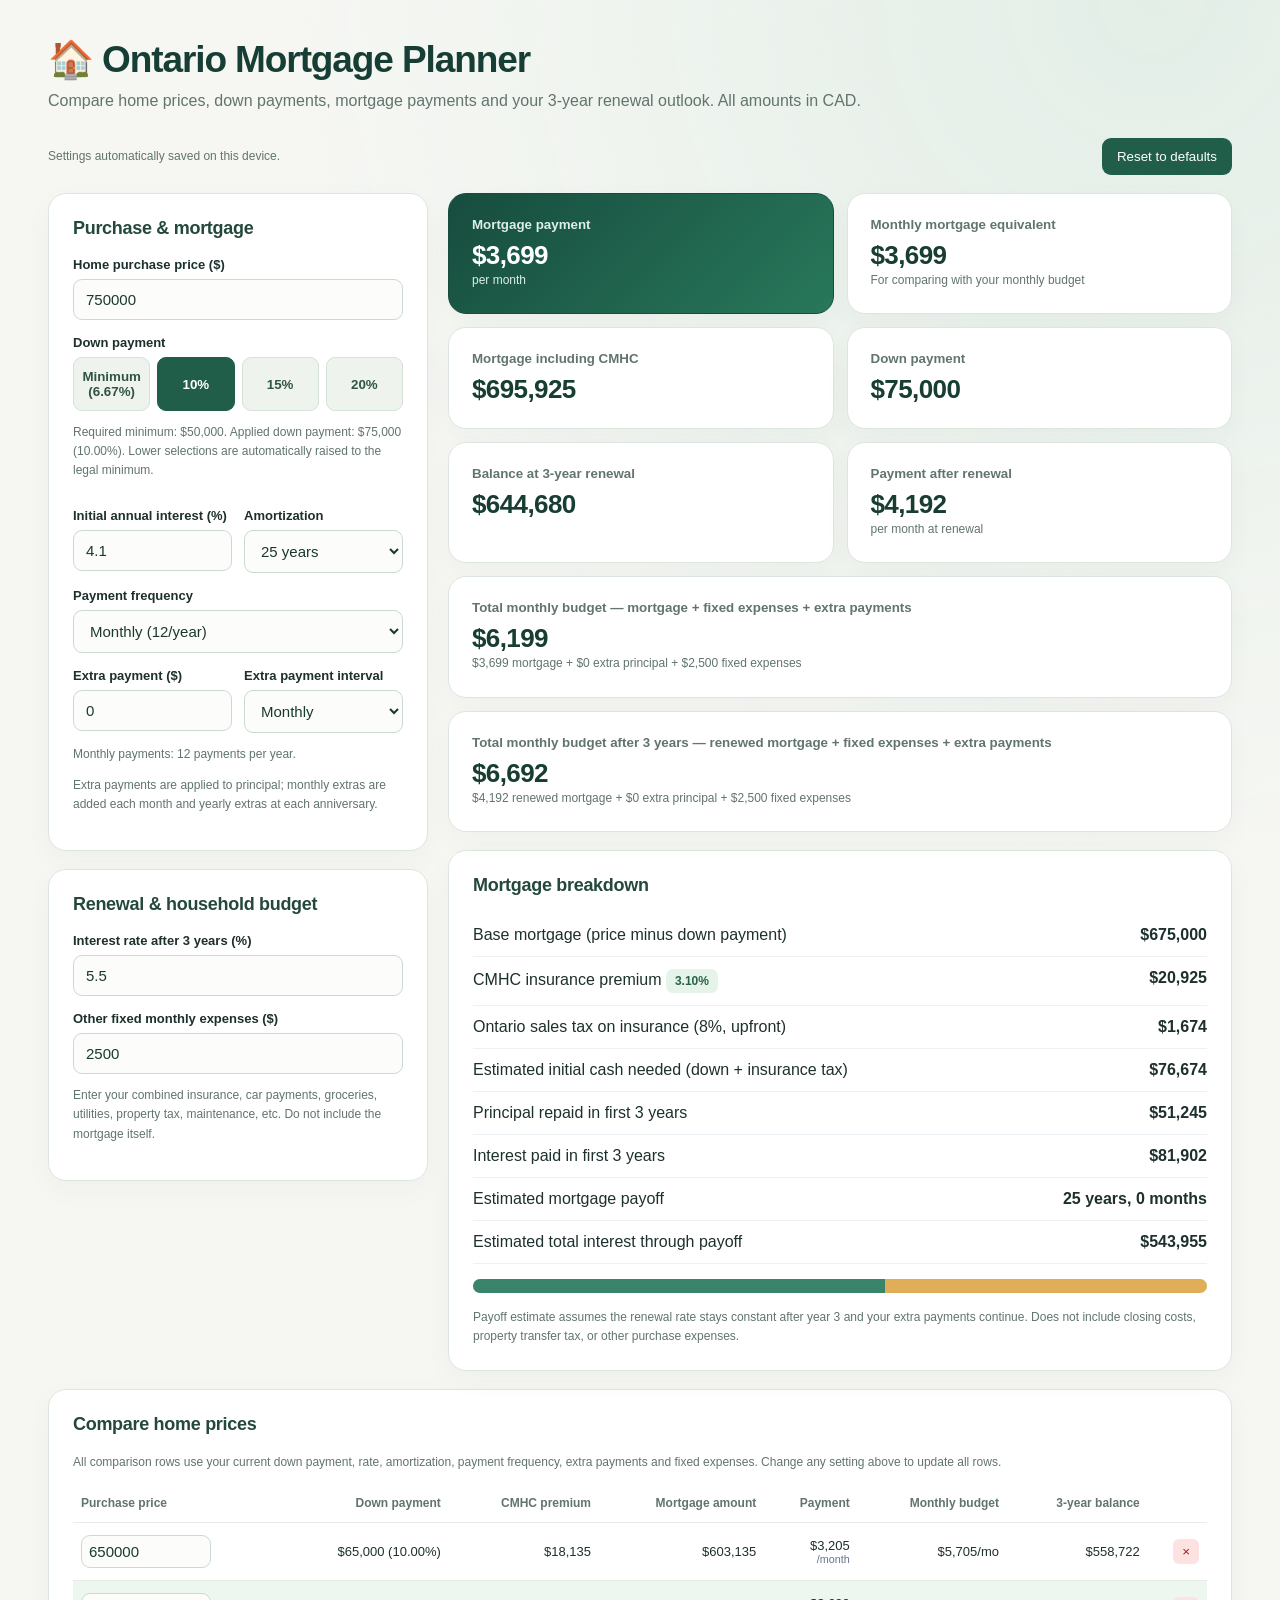
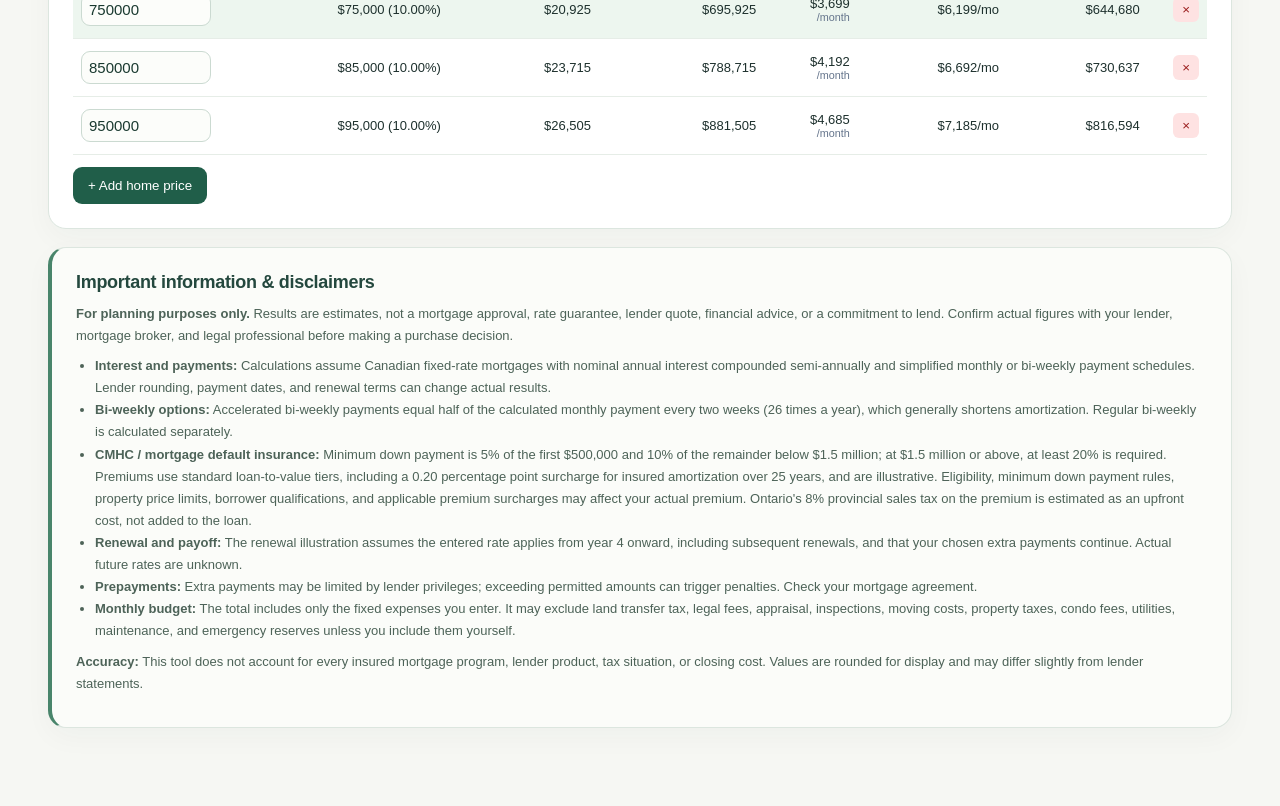
==== tools/on-mortgage-calc.html @ 9f89fea5 "Added Ontario Mortgage Calculator" ====
<!doctype html><html lang="en"><head><meta charset="utf-8"><meta name="viewport" content="width=device-width,initial-scale=1"><title>Ontario Home Mortgage Planner</title><style>
:root{font-family:Inter,Segoe UI,Arial,sans-serif;color:#17263b;background:#f3f6fb}*{box-sizing:border-box}body{margin:0}.wrap{max-width:1180px;margin:auto;padding:30px 18px 60px}h1{font-size:29px;margin:0 0 8px}h2{font-size:18px;margin:0 0 18px}.sub{color:#64748b;margin:0 0 25px;line-height:1.5}.grid{display:grid;grid-template-columns:380px 1fr;gap:20px}.panel,.card{background:white;border:1px solid #e2e8f0;border-radius:16px;padding:22px;box-shadow:0 5px 18px #21324c08}.panel{margin-bottom:18px}label{display:block;font-size:13px;font-weight:650;margin:15px 0 7px}input,select{width:100%;border:1px solid #cbd5e1;border-radius:9px;padding:11px 12px;font-size:15px;color:#17263b;background:#fff}input:focus,select:focus{outline:2px solid #a5b4fc;border-color:#6366f1}.row{display:grid;grid-template-columns:1fr 1fr;gap:12px}.pills{display:flex;gap:7px}.pills button{flex:1;background:#f1f5f9;border:1px solid #cbd5e1;border-radius:9px;padding:11px 4px;cursor:pointer;font-weight:700;color:#334155}.pills button.active{background:#243c83;color:white;border-color:#243c83}.stats{display:grid;grid-template-columns:repeat(2,1fr);gap:13px}.card small{display:block;color:#64748b;font-weight:600;margin-bottom:8px}.card strong{font-size:26px;letter-spacing:-.6px}.card.primary{background:#1e3776;color:white}.card.primary small{color:#dbeafe}.wide{grid-column:span 2}.fine{font-size:12px;color:#64748b;line-height:1.6}.metric{display:flex;justify-content:space-between;border-bottom:1px solid #edf2f7;padding:12px 0;gap:12px}.metric:last-child{border:0}.metric b{text-align:right}.bar{height:14px;background:#e2e8f0;border-radius:10px;overflow:hidden;display:flex;margin:15px 0}.bar span:first-child{background:#4f67be}.bar span:last-child{background:#f59e0b}.tag{display:inline-block;padding:5px 9px;border-radius:7px;background:#e8efff;color:#29448b;font-size:12px;font-weight:700}table{width:100%;border-collapse:collapse;font-size:13px}th,td{padding:12px 8px;border-bottom:1px solid #e2e8f0;text-align:right}th:first-child,td:first-child{text-align:left}th{color:#64748b;font-size:12px}tr.current{background:#edf2ff}button.add{background:#243c83;color:white;border:0;border-radius:9px;padding:11px 15px;cursor:pointer;margin-top:12px}button.remove{border:0;background:#fee2e2;color:#991b1b;border-radius:6px;cursor:pointer;padding:5px 9px}.scroll{overflow-x:auto}.notice{background:#fff7ed;color:#9a3412;border-radius:9px;padding:12px;font-size:13px;margin-top:12px;display:none}.foot{margin-top:20px;color:#64748b;font-size:12px;line-height:1.7}@media(max-width:850px){.grid{grid-template-columns:1fr}.stats{grid-template-columns:1fr 1fr}}@media(max-width:520px){.stats{grid-template-columns:1fr}.wide{grid-column:auto}.row{grid-template-columns:1fr}.wrap{padding:18px 12px}}

/* Refreshed warm-neutral / evergreen theme */
:root{color:#1d302d;background:#f6f7f3;color-scheme:light}
body{background:radial-gradient(circle at 90% 0%,#e3eee7 0,transparent 32%),#f6f7f3}
.wrap{max-width:1220px;padding-top:38px}
h1{font-size:clamp(27px,3vw,37px);letter-spacing:-1.1px;color:#173e35}
h2{color:#24483e;letter-spacing:-.3px}
.sub,.fine,.foot,.card small,th{color:#61746d}
.panel,.card{border:1px solid #dce6df;border-radius:18px;box-shadow:0 9px 28px #173e3509;background:#fff}
.panel{padding:24px}.card{padding:23px}
input,select{border-color:#cbdad1;color:#19392f;background:#fcfdfa}
input:focus,select:focus{outline:2px solid #a2cbb7;border-color:#317c60}
.pills button{background:#eef3ed;color:#315447;border-color:#d5e2d8}
.pills button.active,button.add{background:#205e49;color:#fff;border-color:#205e49}
.pills button:hover,button.add:hover{filter:brightness(.95)}
.card.primary{background:linear-gradient(135deg,#174c3e,#28785b);border-color:#174c3e}
.card.primary small,.card.primary .fine{color:#dcefe6!important}
.card strong{color:#183d32}.card.primary strong{color:#fff}
.tag{background:#e6f3e9;color:#276349}
.bar{background:#e8efe9}.bar span:first-child{background:#39846a}.bar span:last-child{background:#e0ae58}
tr.current{background:#edf6ef}th,td{border-bottom-color:#e6ede7}
.notice{background:#fff5e8;color:#85520c;border:1px solid #f2dfbf}
.disclaimers{margin-top:18px;background:#fbfcf9;border-left:4px solid #49856b}
.disclaimers h2{margin-bottom:10px}.disclaimers p{font-size:13px;color:#4d6358;line-height:1.65;margin:9px 0}
.disclaimers ul{font-size:13px;color:#4d6358;line-height:1.7;padding-left:19px;margin:8px 0}
@media(max-width:520px){.panel,.card{padding:17px}}
</style></head><body><main class="wrap"><h1>🏠 Ontario Mortgage Planner</h1><p class="sub">Compare home prices, down payments, mortgage payments and your 3-year renewal outlook. All amounts in CAD.</p><div style="display:flex;align-items:center;justify-content:space-between;gap:12px;margin-bottom:18px"><span id="storageStatus" class="fine" role="status">Settings are saved in this browser.</span><button id="resetSettings" class="add" style="margin:0">Reset to defaults</button></div><div class="grid"><section><div class="panel"><h2>Purchase & mortgage</h2><label for="price">Home purchase price ($)</label><input id="price" type="number" min="0" step="1000" value="750000"><label>Down payment</label><div class="pills" id="downBtns"><button data-down="5">Minimum down payment</button><button data-down="10" class="active">10%</button><button data-down="15">15%</button><button data-down="20">20%</button></div><p class="fine" id="downHelp"></p><div class="row"><div><label for="rate">Initial annual interest (%)</label><input id="rate" type="number" min="0" max="30" step="0.05" value="4.1"></div><div><label for="amort">Amortization</label><select id="amort"><option value="25">25 years</option><option value="30">30 years</option></select></div></div><label for="frequency">Payment frequency</label><select id="frequency"><option value="monthly">Monthly (12/year)</option><option value="biweekly">Bi-weekly — accelerated (26/year)</option><option value="regular">Regular bi-weekly — standard (26/year)</option></select><div class="row"><div><label for="extra">Extra payment ($)</label><input id="extra" type="number" min="0" step="50" value="0"></div><div><label for="extraFreq">Extra payment interval</label><select id="extraFreq"><option value="monthly">Monthly</option><option value="yearly">Yearly</option></select></div></div><p class="fine" id="frequencyHelp">Bi-weekly defaults to accelerated payments (as commonly shown in bank calculators), shortening your payoff. Regular bi-weekly is also available.</p><p class="fine">Extra payments are applied to principal; monthly extras are added each month and yearly extras at each anniversary.</p></div><div class="panel"><h2>Renewal & household budget</h2><label for="renewalRate">Interest rate after 3 years (%)</label><input id="renewalRate" type="number" min="0" max="30" step="0.05" value="5.5"><label for="expenses">Other fixed monthly expenses ($)</label><input id="expenses" type="number" min="0" step="50" value="2500"><p class="fine">Enter your combined insurance, car payments, groceries, utilities, property tax, maintenance, etc. Do not include the mortgage itself.</p></div></section><section><div class="stats"><div class="card primary"><small>Mortgage payment</small><strong id="payment">—</strong><div id="frequencyLabel" class="fine" style="color:#dbeafe"></div></div><div class="card"><small>Monthly mortgage equivalent</small><strong id="monthlyEquivalent">—</strong><div class="fine">For comparing with your monthly budget</div></div><div class="card"><small>Mortgage including CMHC</small><strong id="loan">—</strong></div><div class="card"><small>Down payment</small><strong id="downAmount">—</strong></div><div class="card"><small>Balance at 3-year renewal</small><strong id="balance3">—</strong></div><div class="card"><small>Payment after renewal</small><strong id="renewPayment">—</strong><div class="fine" id="renewLabel"></div></div><div class="card wide"><small>Total monthly budget — mortgage + fixed expenses + extra payments</small><strong id="budget">—</strong><div class="fine" id="budgetDetails"></div></div><div class="card wide"><small>Total monthly budget after 3 years — renewed mortgage + fixed expenses + extra payments</small><strong id="renewBudget">—</strong><div class="fine" id="renewBudgetDetails"></div></div></div><div class="panel" style="margin-top:18px"><h2>Mortgage breakdown</h2><div class="metric"><span>Base mortgage (price minus down payment)</span><b id="baseLoan">—</b></div><div class="metric"><span>CMHC insurance premium <span id="cmhcRate" class="tag"></span></span><b id="cmhc">—</b></div><div class="metric"><span>Ontario sales tax on insurance (8%, upfront)</span><b id="tax">—</b></div><div class="metric"><span>Estimated initial cash needed (down + insurance tax)</span><b id="cash">—</b></div><div class="metric"><span>Principal repaid in first 3 years</span><b id="principal3">—</b></div><div class="metric"><span>Interest paid in first 3 years</span><b id="interest3">—</b></div><div class="metric"><span>Estimated mortgage payoff</span><b id="payoff">—</b></div><div class="metric"><span>Estimated total interest through payoff</span><b id="totalInterest">—</b></div><div class="bar"><span id="principalBar"></span><span id="interestBar"></span></div><div class="fine">Payoff estimate assumes the renewal rate stays constant after year 3 and your extra payments continue. Does not include closing costs, property transfer tax, or other purchase expenses.</div><div class="notice" id="notice"></div></div></section></div><section class="panel"><h2>Compare home prices</h2><p class="fine">All comparison rows use your current down payment, rate, amortization, payment frequency, extra payments and fixed expenses. Change any setting above to update all rows.</p><div class="scroll"><table><thead><tr><th>Purchase price</th><th>Down payment</th><th>CMHC premium</th><th>Mortgage amount</th><th>Payment</th><th>Monthly budget</th><th>3-year balance</th><th></th></tr></thead><tbody id="compareRows"></tbody></table></div><button class="add" id="addPrice">+ Add home price</button></section><section class="panel disclaimers" aria-label="Important disclaimers"><h2>Important information & disclaimers</h2><p><strong>For planning purposes only.</strong> Results are estimates, not a mortgage approval, rate guarantee, lender quote, financial advice, or a commitment to lend. Confirm actual figures with your lender, mortgage broker, and legal professional before making a purchase decision.</p><ul><li><strong>Interest and payments:</strong> Calculations assume Canadian fixed-rate mortgages with nominal annual interest compounded semi-annually and simplified monthly or bi-weekly payment schedules. Lender rounding, payment dates, and renewal terms can change actual results.</li><li><strong>Bi-weekly options:</strong> Accelerated bi-weekly payments equal half of the calculated monthly payment every two weeks (26 times a year), which generally shortens amortization. Regular bi-weekly is calculated separately.</li><li><strong>CMHC / mortgage default insurance:</strong> Minimum down payment is 5% of the first $500,000 and 10% of the remainder below $1.5 million; at $1.5 million or above, at least 20% is required. Premiums use standard loan-to-value tiers, including a 0.20 percentage point surcharge for insured amortization over 25 years, and are illustrative. Eligibility, minimum down payment rules, property price limits, borrower qualifications, and applicable premium surcharges may affect your actual premium. Ontario's 8% provincial sales tax on the premium is estimated as an upfront cost, not added to the loan.</li><li><strong>Renewal and payoff:</strong> The renewal illustration assumes the entered rate applies from year 4 onward, including subsequent renewals, and that your chosen extra payments continue. Actual future rates are unknown.</li><li><strong>Prepayments:</strong> Extra payments may be limited by lender privileges; exceeding permitted amounts can trigger penalties. Check your mortgage agreement.</li><li><strong>Monthly budget:</strong> The total includes only the fixed expenses you enter. It may exclude land transfer tax, legal fees, appraisal, inspections, moving costs, property taxes, condo fees, utilities, maintenance, and emergency reserves unless you include them yourself.</li></ul><p><strong>Accuracy:</strong> This tool does not account for every insured mortgage program, lender product, tax situation, or closing cost. Values are rounded for display and may differ slightly from lender statements.</p></section></main><script>
const $=id=>document.getElementById(id),money=n=>new Intl.NumberFormat('en-CA',{style:'currency',currency:'CAD',maximumFractionDigits:0}).format(Number.isFinite(n)?n:0);let down=10,prices=[650000,750000,850000,950000];
const num=id=>Math.max(0,Number($(id).value)||0);function annualEffective(rate){return Math.pow(1+rate/200,2)-1}function periodRate(rate,periods){return Math.pow(1+annualEffective(rate),1/periods)-1}function pmt(balance,rate,n){return n<=0?0:rate===0?balance/n:balance*rate/(1-Math.pow(1+rate,-n))}
function minimumDown(price){return price>=1500000?price*.20:Math.min(price,500000)*.05+Math.max(0,price-500000)*.10}
function params(price){let minimum=minimumDown(price),d=Math.max(minimum,price*down/100),base=price-d,actual=price?d/price:0,insured=price>0&&actual<.20-1e-9,eligible=!insured||price<1500000;let premiumRate=insured?(actual>=.15-1e-9?.028:actual>=.10-1e-9?.031:.04)+(Number($('amort').value)>25?.002:0):0;let premium=base*premiumRate,loan=base+premium;return {price,d,base,premiumRate,premium,loan,tax:premium*.08,eligible,insured,actual,minimum}}
function calc(price){const x=params(price),freq=$('frequency').value,rate=num('rate'),newRate=num('renewalRate'),years=Number($('amort').value),extra=num('extra'),extraFreq=$('extraFreq').value;let periodic=freq==='monthly'?12:26;let monthly=pmt(x.loan,periodRate(rate,12),years*12),payment=freq==='monthly'?monthly:freq==='biweekly'?monthly/2:pmt(x.loan,periodRate(rate,26),years*26);let step=1/periodic,bal=x.loan,interest3=0,totalInterest=0,paid3=0,periods=0,renewBalance=0,renewPayment=0,renewScheduled=0;const maxPeriods=periodic*100;let renewalPeriod=3*periodic;let monthlyExtraPaid=0;
for(let i=1;i<=maxPeriods&&bal>.005;i++){let post=i>renewalPeriod,ir=periodRate(post?newRate:rate,periodic);if(i===renewalPeriod+1){renewBalance=bal;let remaining=Math.max(1,years*periodic-renewalPeriod);renewScheduled=freq==='biweekly'?pmt(bal,periodRate(newRate,12),Math.max(1,(years-3)*12))/2:pmt(bal,ir,remaining);renewPayment=renewScheduled;}let scheduled=post?renewScheduled:payment;let interest=bal*ir;let extraThis=0;if(extraFreq==='monthly'){if(periodic===12)extraThis=extra;else { // each bi-weekly period receives an equivalent annual amount
extraThis=extra*12/26; }}else if(i%periodic===0)extraThis=extra;let principal=Math.min(bal,Math.max(0,scheduled+extraThis-interest));if(principal<=0){break}bal-=principal;totalInterest+=interest;if(i<=renewalPeriod){interest3+=interest;paid3+=principal}periods=i;if(i===renewalPeriod)renewBalance=bal;}
if(periods<renewalPeriod){renewBalance=0;renewPayment=0}let monthlyEq=payment*periodic/12;let extraMonthly=extra*(extraFreq==='monthly'?1:1/12);return {...x,payment,monthlyEq,extraMonthly,renewBalance,renewPayment,interest3,paid3,totalInterest,payoffYears:periods/periodic,frequency:freq,rate,newRate,years,periodic}}
function update(){let price=num('price'),x=calc(price),frequency=$('frequency').value,exp=num('expenses');document.querySelector('[data-down="5"]').textContent=`Minimum (${price?(100*x.minimum/price).toFixed(2):'0.00'}%)`; $('downHelp').textContent=`Required minimum: ${money(x.minimum)}. Applied down payment: ${money(x.d)} (${(x.actual*100).toFixed(2)}%). Lower selections are automatically raised to the legal minimum.`; $('payment').textContent=money(x.payment);$('frequencyLabel').textContent=frequency==='monthly'?'per month':frequency==='biweekly'?'per accelerated bi-weekly payment':'per regular bi-weekly payment';$('monthlyEquivalent').textContent=money(x.monthlyEq);$('loan').textContent=money(x.loan);$('downAmount').textContent=money(x.d);$('balance3').textContent=money(x.renewBalance);$('renewPayment').textContent=money(x.renewPayment);$('renewLabel').textContent=frequency==='monthly'?'per month at renewal':'per bi-weekly payment at renewal';$('budget').textContent=money(x.monthlyEq+x.extraMonthly+exp);$('budgetDetails').textContent=`${money(x.monthlyEq)} mortgage + ${money(x.extraMonthly)} extra principal + ${money(exp)} fixed expenses`;let renewMonthly=x.renewPayment*x.periodic/12;$('renewBudget').textContent=money(renewMonthly+x.extraMonthly+exp);$('renewBudgetDetails').textContent=`${money(renewMonthly)} renewed mortgage + ${money(x.extraMonthly)} extra principal + ${money(exp)} fixed expenses`; for(let [id,val] of Object.entries({baseLoan:x.base,cmhc:x.premium,tax:x.tax,cash:x.d+x.tax,principal3:x.paid3,interest3:x.interest3,totalInterest:x.totalInterest}))$(id).textContent=money(val);$('cmhcRate').textContent=x.premiumRate?`${(x.premiumRate*100).toFixed(2)}%`:'None';$('frequencyHelp').textContent=frequency==='monthly'?'Monthly payments: 12 payments per year.':frequency==='regular'?'Regular bi-weekly: 26 smaller payments per year, with a payoff timeline close to monthly.':'Bi-weekly (accelerated): each payment is half the monthly amount, giving the equivalent of 13 monthly payments each year and reducing the payoff period.';$('payoff').textContent=x.payoffYears?`${Math.floor(x.payoffYears)} years, ${Math.round((x.payoffYears%1)*12)} months`:'Not amortizing';let total=x.loan+x.totalInterest;$('principalBar').style.width=`${total?100*x.loan/total:0}%`;$('interestBar').style.width=`${total?100*x.totalInterest/total:0}%`;let warnings=[];if(!x.eligible)warnings.push('This down payment may not meet Canadian minimum requirements or the insured mortgage price cap.');if(x.years===30&&x.insured)warnings.push('30-year insured amortization is available only to eligible borrowers (such as first-time homebuyers or buyers of new builds); confirm eligibility.');if(x.price<=0)warnings.push('Enter a home purchase price.');$('notice').style.display=warnings.length?'block':'none';$('notice').textContent=warnings.join(' ');
$('compareRows').innerHTML=prices.map((p,i)=>{let a=calc(p);return `<tr class="${p===price?'current':''}"><td><input aria-label="Comparison home price" type="number" min="0" step="1000" value="${p}" data-index="${i}" style="min-width:110px;width:130px;padding:7px"></td><td>${money(a.d)} (${(a.actual*100).toFixed(2)}%)</td><td>${money(a.premium)}</td><td>${money(a.loan)}</td><td>${money(a.payment)}<small style="display:block;color:#64748b">${frequency==='monthly'?'/month':'/2 weeks'}</small></td><td>${money(a.monthlyEq+a.extraMonthly+exp)}/mo</td><td>${money(a.renewBalance)}</td><td><button class="remove" data-remove="${i}" title="Remove comparison">×</button></td></tr>`}).join('');}
const storageKey='ontario-mortgage-planner:v1';
const fieldIds=['price','rate','amort','frequency','extra','extraFreq','renewalRate','expenses'];
const defaults={fields:Object.fromEntries(fieldIds.map(id=>[id,$(id).value])),down,prices:[...prices]};
function saveSettings(){try{localStorage.setItem(storageKey,JSON.stringify({fields:Object.fromEntries(fieldIds.map(id=>[id,$(id).value])),down,prices}));$('storageStatus').textContent='Settings automatically saved on this device.';}catch(e){$('storageStatus').textContent='Browser storage unavailable; changes will not persist.';}}
function applySettings(state){for(const id of fieldIds){const v=state.fields?.[id],el=$(id);if(typeof v==='string'&&(el.tagName!=='SELECT'||Array.from(el.options).some(o=>o.value===v)))el.value=v;}if([5,10,15,20].includes(state.down))down=state.down;if(Array.isArray(state.prices)&&state.prices.every(p=>typeof p==='number'&&Number.isFinite(p)&&p>=0))prices=[...state.prices];document.querySelectorAll('[data-down]').forEach(el=>el.classList.toggle('active',Number(el.dataset.down)===down));}
try{const saved=localStorage.getItem(storageKey);if(saved)applySettings(JSON.parse(saved));}catch(e){$('storageStatus').textContent='Saved settings could not be restored.';}
function refresh(){update();saveSettings();}
$('downBtns').addEventListener('click',e=>{let b=e.target.closest('[data-down]');if(!b)return;down=Number(b.dataset.down);document.querySelectorAll('[data-down]').forEach(el=>el.classList.toggle('active',el===b));refresh()});
fieldIds.forEach(id=>{$(id).addEventListener('input',refresh);$(id).addEventListener('change',refresh)});
$('compareRows').addEventListener('input',e=>{if(e.target.dataset.index!==undefined){prices[+e.target.dataset.index]=Math.max(0,Number(e.target.value)||0);saveSettings();}});
$('compareRows').addEventListener('change',e=>{if(e.target.dataset.index!==undefined){prices[+e.target.dataset.index]=Math.max(0,Number(e.target.value)||0);refresh()}});
$('compareRows').addEventListener('click',e=>{let b=e.target.closest('[data-remove]');if(b){prices.splice(+b.dataset.remove,1);refresh()}});
$('addPrice').addEventListener('click',()=>{prices.push((prices.at(-1)||num('price'))+50000);refresh()});
$('resetSettings').addEventListener('click',()=>{if(confirm('Reset all calculator settings and comparison prices to defaults?')){applySettings(defaults);refresh();}});
refresh();
</script></body></html>
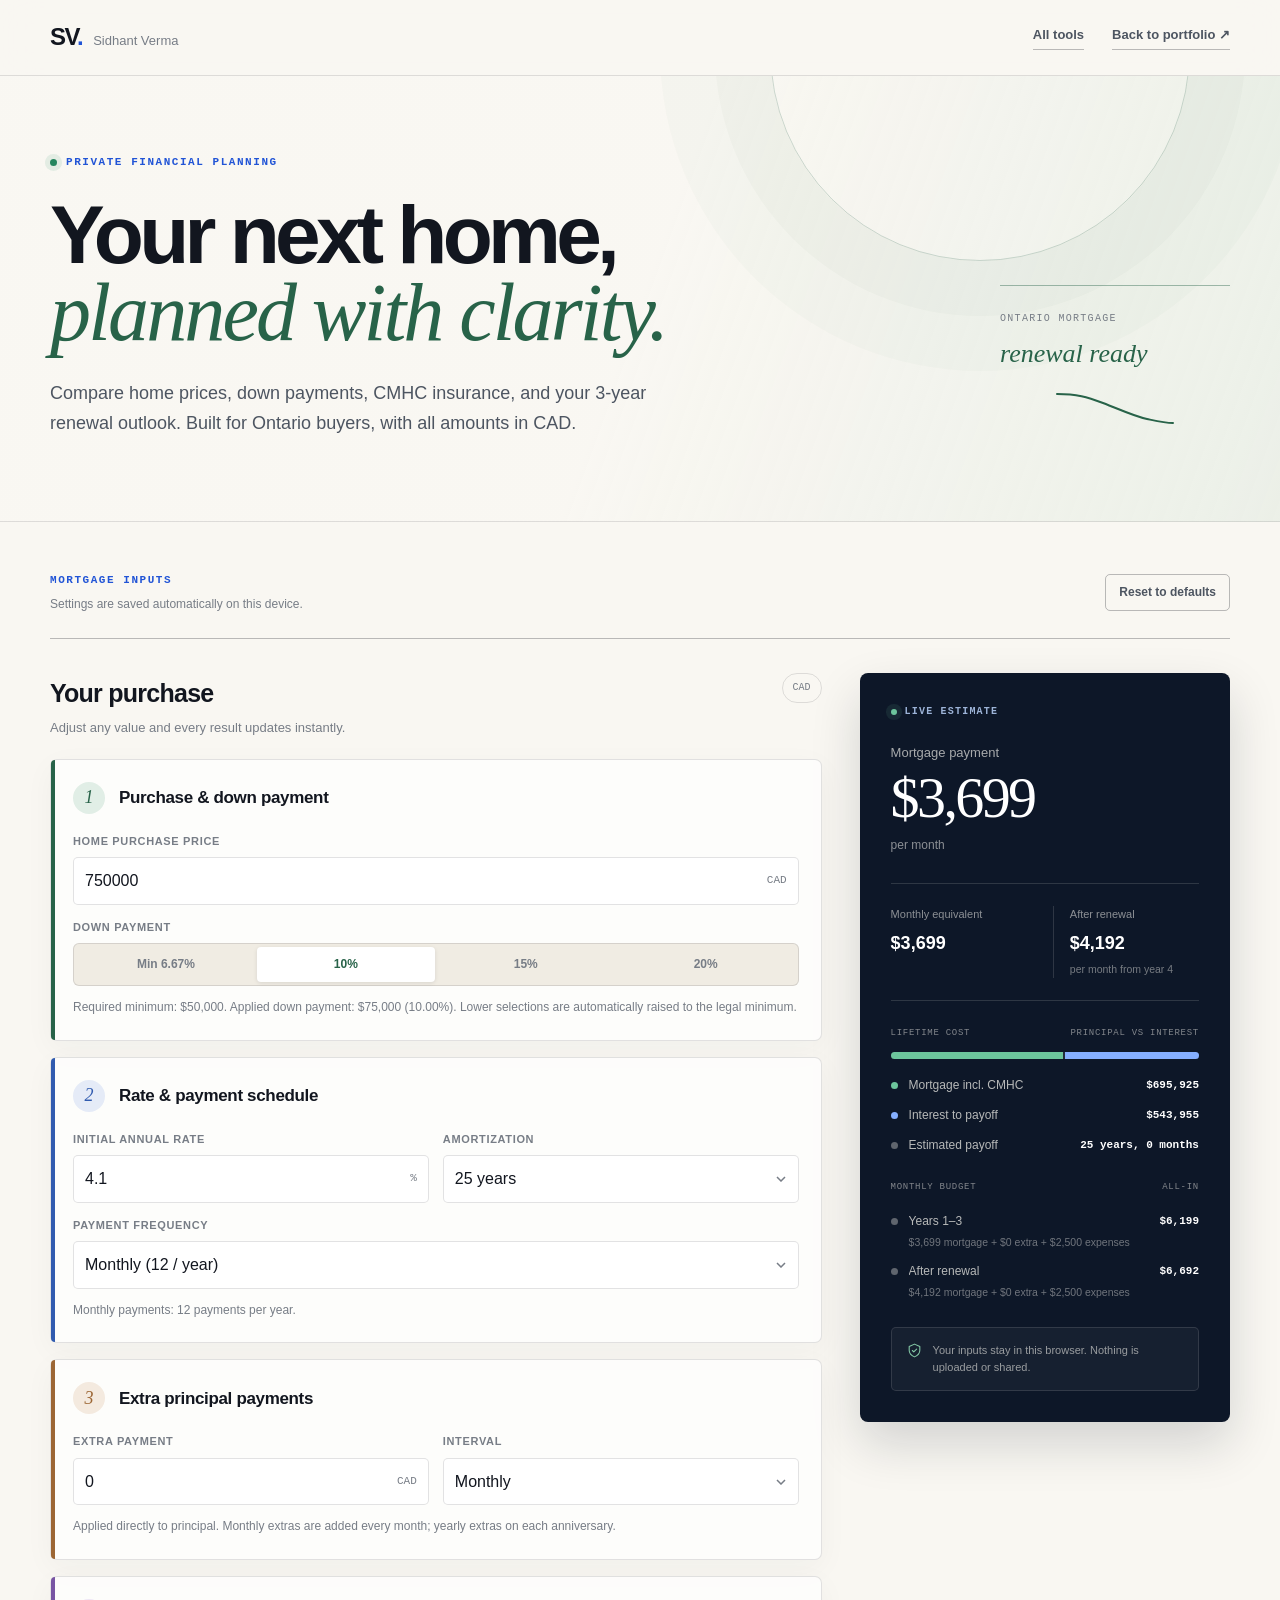
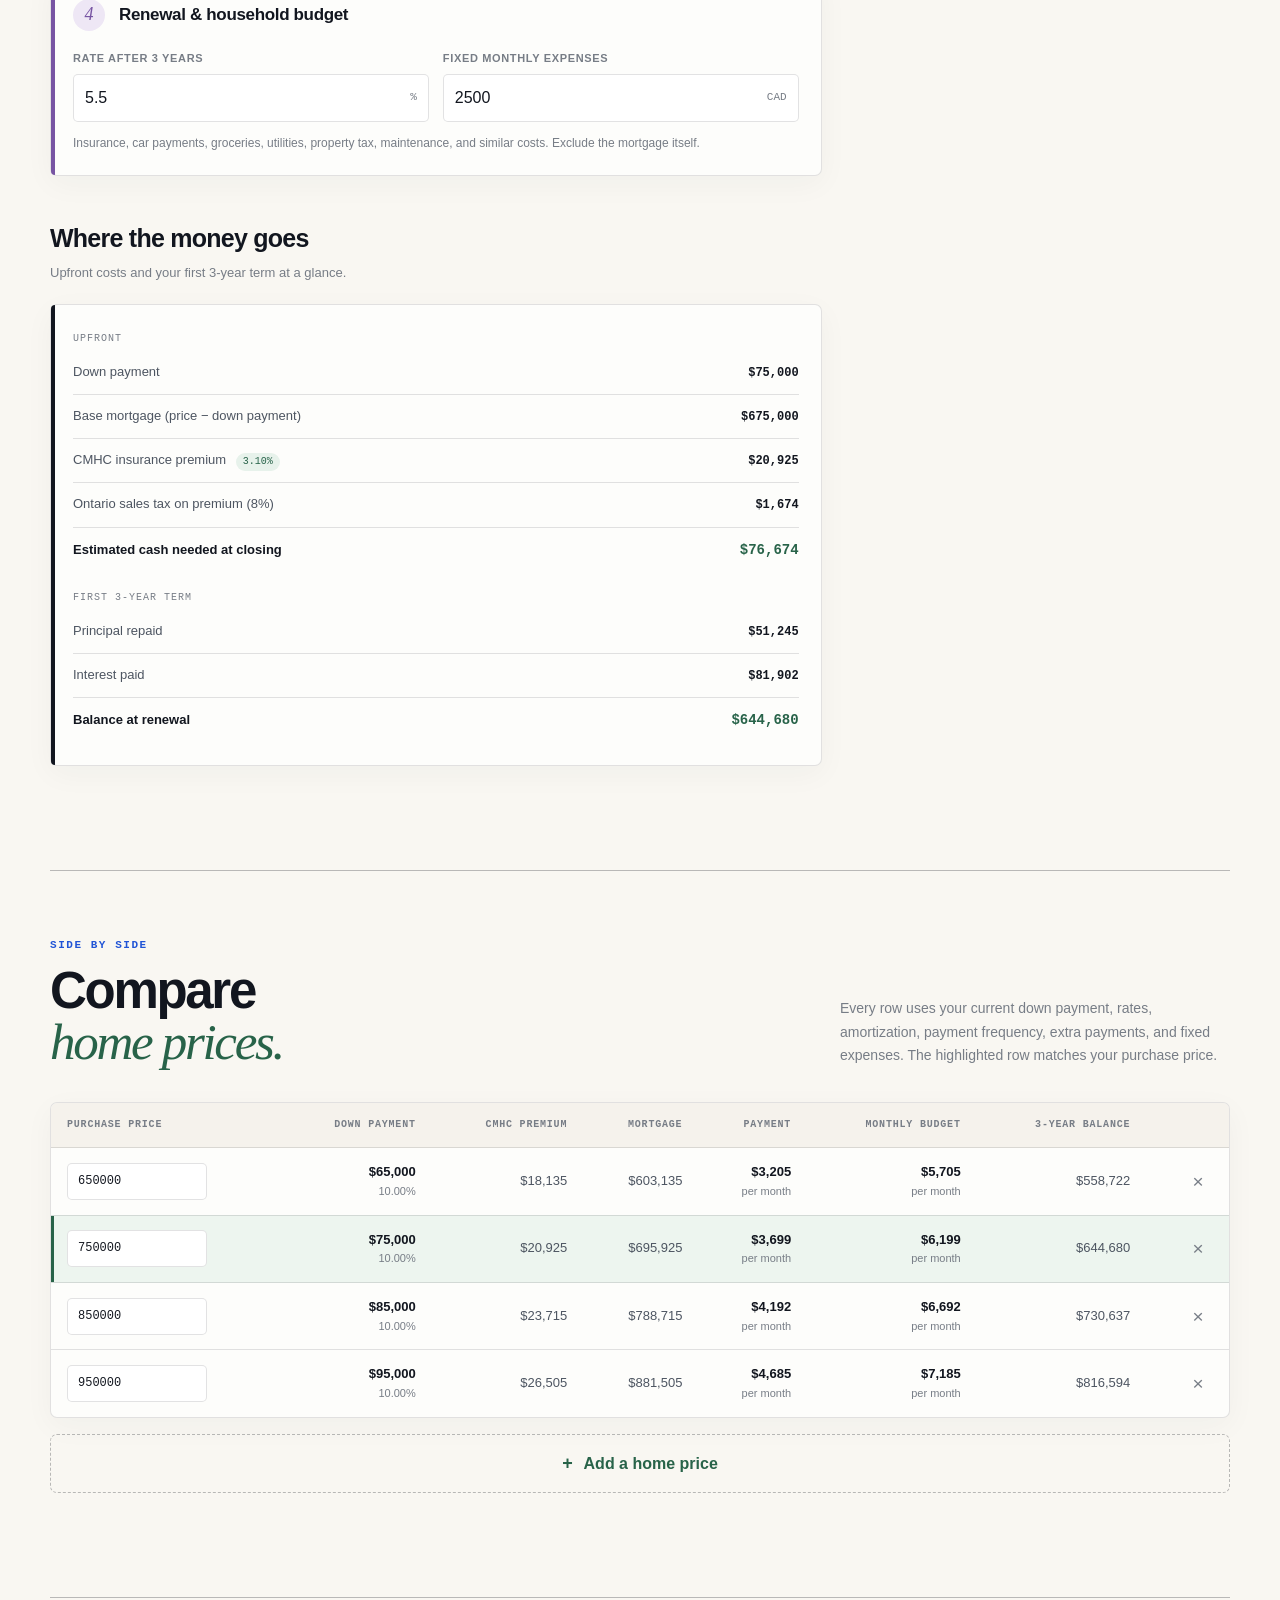
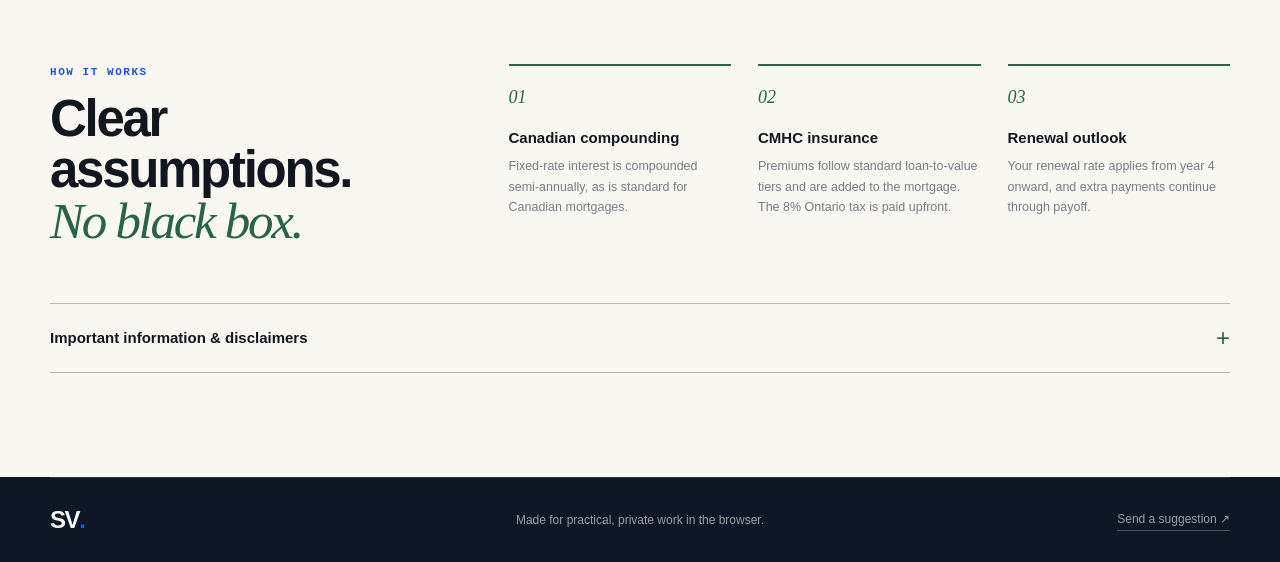
==== commit 2fbc7e25: "Added portfolio tool and restyled mortgage calc" ====
--- a/tools/on-mortgage-calc.html
+++ b/tools/on-mortgage-calc.html
@@ -1,55 +1,369 @@
-<!doctype html><html lang="en"><head><meta charset="utf-8"><meta name="viewport" content="width=device-width,initial-scale=1"><title>Ontario Home Mortgage Planner</title><style>
-:root{font-family:Inter,Segoe UI,Arial,sans-serif;color:#17263b;background:#f3f6fb}*{box-sizing:border-box}body{margin:0}.wrap{max-width:1180px;margin:auto;padding:30px 18px 60px}h1{font-size:29px;margin:0 0 8px}h2{font-size:18px;margin:0 0 18px}.sub{color:#64748b;margin:0 0 25px;line-height:1.5}.grid{display:grid;grid-template-columns:380px 1fr;gap:20px}.panel,.card{background:white;border:1px solid #e2e8f0;border-radius:16px;padding:22px;box-shadow:0 5px 18px #21324c08}.panel{margin-bottom:18px}label{display:block;font-size:13px;font-weight:650;margin:15px 0 7px}input,select{width:100%;border:1px solid #cbd5e1;border-radius:9px;padding:11px 12px;font-size:15px;color:#17263b;background:#fff}input:focus,select:focus{outline:2px solid #a5b4fc;border-color:#6366f1}.row{display:grid;grid-template-columns:1fr 1fr;gap:12px}.pills{display:flex;gap:7px}.pills button{flex:1;background:#f1f5f9;border:1px solid #cbd5e1;border-radius:9px;padding:11px 4px;cursor:pointer;font-weight:700;color:#334155}.pills button.active{background:#243c83;color:white;border-color:#243c83}.stats{display:grid;grid-template-columns:repeat(2,1fr);gap:13px}.card small{display:block;color:#64748b;font-weight:600;margin-bottom:8px}.card strong{font-size:26px;letter-spacing:-.6px}.card.primary{background:#1e3776;color:white}.card.primary small{color:#dbeafe}.wide{grid-column:span 2}.fine{font-size:12px;color:#64748b;line-height:1.6}.metric{display:flex;justify-content:space-between;border-bottom:1px solid #edf2f7;padding:12px 0;gap:12px}.metric:last-child{border:0}.metric b{text-align:right}.bar{height:14px;background:#e2e8f0;border-radius:10px;overflow:hidden;display:flex;margin:15px 0}.bar span:first-child{background:#4f67be}.bar span:last-child{background:#f59e0b}.tag{display:inline-block;padding:5px 9px;border-radius:7px;background:#e8efff;color:#29448b;font-size:12px;font-weight:700}table{width:100%;border-collapse:collapse;font-size:13px}th,td{padding:12px 8px;border-bottom:1px solid #e2e8f0;text-align:right}th:first-child,td:first-child{text-align:left}th{color:#64748b;font-size:12px}tr.current{background:#edf2ff}button.add{background:#243c83;color:white;border:0;border-radius:9px;padding:11px 15px;cursor:pointer;margin-top:12px}button.remove{border:0;background:#fee2e2;color:#991b1b;border-radius:6px;cursor:pointer;padding:5px 9px}.scroll{overflow-x:auto}.notice{background:#fff7ed;color:#9a3412;border-radius:9px;padding:12px;font-size:13px;margin-top:12px;display:none}.foot{margin-top:20px;color:#64748b;font-size:12px;line-height:1.7}@media(max-width:850px){.grid{grid-template-columns:1fr}.stats{grid-template-columns:1fr 1fr}}@media(max-width:520px){.stats{grid-template-columns:1fr}.wide{grid-column:auto}.row{grid-template-columns:1fr}.wrap{padding:18px 12px}}
-
-/* Refreshed warm-neutral / evergreen theme */
-:root{color:#1d302d;background:#f6f7f3;color-scheme:light}
-body{background:radial-gradient(circle at 90% 0%,#e3eee7 0,transparent 32%),#f6f7f3}
-.wrap{max-width:1220px;padding-top:38px}
-h1{font-size:clamp(27px,3vw,37px);letter-spacing:-1.1px;color:#173e35}
-h2{color:#24483e;letter-spacing:-.3px}
-.sub,.fine,.foot,.card small,th{color:#61746d}
-.panel,.card{border:1px solid #dce6df;border-radius:18px;box-shadow:0 9px 28px #173e3509;background:#fff}
-.panel{padding:24px}.card{padding:23px}
-input,select{border-color:#cbdad1;color:#19392f;background:#fcfdfa}
-input:focus,select:focus{outline:2px solid #a2cbb7;border-color:#317c60}
-.pills button{background:#eef3ed;color:#315447;border-color:#d5e2d8}
-.pills button.active,button.add{background:#205e49;color:#fff;border-color:#205e49}
-.pills button:hover,button.add:hover{filter:brightness(.95)}
-.card.primary{background:linear-gradient(135deg,#174c3e,#28785b);border-color:#174c3e}
-.card.primary small,.card.primary .fine{color:#dcefe6!important}
-.card strong{color:#183d32}.card.primary strong{color:#fff}
-.tag{background:#e6f3e9;color:#276349}
-.bar{background:#e8efe9}.bar span:first-child{background:#39846a}.bar span:last-child{background:#e0ae58}
-tr.current{background:#edf6ef}th,td{border-bottom-color:#e6ede7}
-.notice{background:#fff5e8;color:#85520c;border:1px solid #f2dfbf}
-.disclaimers{margin-top:18px;background:#fbfcf9;border-left:4px solid #49856b}
-.disclaimers h2{margin-bottom:10px}.disclaimers p{font-size:13px;color:#4d6358;line-height:1.65;margin:9px 0}
-.disclaimers ul{font-size:13px;color:#4d6358;line-height:1.7;padding-left:19px;margin:8px 0}
-@media(max-width:520px){.panel,.card{padding:17px}}
-</style></head><body><main class="wrap"><h1>🏠 Ontario Mortgage Planner</h1><p class="sub">Compare home prices, down payments, mortgage payments and your 3-year renewal outlook. All amounts in CAD.</p><div style="display:flex;align-items:center;justify-content:space-between;gap:12px;margin-bottom:18px"><span id="storageStatus" class="fine" role="status">Settings are saved in this browser.</span><button id="resetSettings" class="add" style="margin:0">Reset to defaults</button></div><div class="grid"><section><div class="panel"><h2>Purchase & mortgage</h2><label for="price">Home purchase price ($)</label><input id="price" type="number" min="0" step="1000" value="750000"><label>Down payment</label><div class="pills" id="downBtns"><button data-down="5">Minimum down payment</button><button data-down="10" class="active">10%</button><button data-down="15">15%</button><button data-down="20">20%</button></div><p class="fine" id="downHelp"></p><div class="row"><div><label for="rate">Initial annual interest (%)</label><input id="rate" type="number" min="0" max="30" step="0.05" value="4.1"></div><div><label for="amort">Amortization</label><select id="amort"><option value="25">25 years</option><option value="30">30 years</option></select></div></div><label for="frequency">Payment frequency</label><select id="frequency"><option value="monthly">Monthly (12/year)</option><option value="biweekly">Bi-weekly — accelerated (26/year)</option><option value="regular">Regular bi-weekly — standard (26/year)</option></select><div class="row"><div><label for="extra">Extra payment ($)</label><input id="extra" type="number" min="0" step="50" value="0"></div><div><label for="extraFreq">Extra payment interval</label><select id="extraFreq"><option value="monthly">Monthly</option><option value="yearly">Yearly</option></select></div></div><p class="fine" id="frequencyHelp">Bi-weekly defaults to accelerated payments (as commonly shown in bank calculators), shortening your payoff. Regular bi-weekly is also available.</p><p class="fine">Extra payments are applied to principal; monthly extras are added each month and yearly extras at each anniversary.</p></div><div class="panel"><h2>Renewal & household budget</h2><label for="renewalRate">Interest rate after 3 years (%)</label><input id="renewalRate" type="number" min="0" max="30" step="0.05" value="5.5"><label for="expenses">Other fixed monthly expenses ($)</label><input id="expenses" type="number" min="0" step="50" value="2500"><p class="fine">Enter your combined insurance, car payments, groceries, utilities, property tax, maintenance, etc. Do not include the mortgage itself.</p></div></section><section><div class="stats"><div class="card primary"><small>Mortgage payment</small><strong id="payment">—</strong><div id="frequencyLabel" class="fine" style="color:#dbeafe"></div></div><div class="card"><small>Monthly mortgage equivalent</small><strong id="monthlyEquivalent">—</strong><div class="fine">For comparing with your monthly budget</div></div><div class="card"><small>Mortgage including CMHC</small><strong id="loan">—</strong></div><div class="card"><small>Down payment</small><strong id="downAmount">—</strong></div><div class="card"><small>Balance at 3-year renewal</small><strong id="balance3">—</strong></div><div class="card"><small>Payment after renewal</small><strong id="renewPayment">—</strong><div class="fine" id="renewLabel"></div></div><div class="card wide"><small>Total monthly budget — mortgage + fixed expenses + extra payments</small><strong id="budget">—</strong><div class="fine" id="budgetDetails"></div></div><div class="card wide"><small>Total monthly budget after 3 years — renewed mortgage + fixed expenses + extra payments</small><strong id="renewBudget">—</strong><div class="fine" id="renewBudgetDetails"></div></div></div><div class="panel" style="margin-top:18px"><h2>Mortgage breakdown</h2><div class="metric"><span>Base mortgage (price minus down payment)</span><b id="baseLoan">—</b></div><div class="metric"><span>CMHC insurance premium <span id="cmhcRate" class="tag"></span></span><b id="cmhc">—</b></div><div class="metric"><span>Ontario sales tax on insurance (8%, upfront)</span><b id="tax">—</b></div><div class="metric"><span>Estimated initial cash needed (down + insurance tax)</span><b id="cash">—</b></div><div class="metric"><span>Principal repaid in first 3 years</span><b id="principal3">—</b></div><div class="metric"><span>Interest paid in first 3 years</span><b id="interest3">—</b></div><div class="metric"><span>Estimated mortgage payoff</span><b id="payoff">—</b></div><div class="metric"><span>Estimated total interest through payoff</span><b id="totalInterest">—</b></div><div class="bar"><span id="principalBar"></span><span id="interestBar"></span></div><div class="fine">Payoff estimate assumes the renewal rate stays constant after year 3 and your extra payments continue. Does not include closing costs, property transfer tax, or other purchase expenses.</div><div class="notice" id="notice"></div></div></section></div><section class="panel"><h2>Compare home prices</h2><p class="fine">All comparison rows use your current down payment, rate, amortization, payment frequency, extra payments and fixed expenses. Change any setting above to update all rows.</p><div class="scroll"><table><thead><tr><th>Purchase price</th><th>Down payment</th><th>CMHC premium</th><th>Mortgage amount</th><th>Payment</th><th>Monthly budget</th><th>3-year balance</th><th></th></tr></thead><tbody id="compareRows"></tbody></table></div><button class="add" id="addPrice">+ Add home price</button></section><section class="panel disclaimers" aria-label="Important disclaimers"><h2>Important information & disclaimers</h2><p><strong>For planning purposes only.</strong> Results are estimates, not a mortgage approval, rate guarantee, lender quote, financial advice, or a commitment to lend. Confirm actual figures with your lender, mortgage broker, and legal professional before making a purchase decision.</p><ul><li><strong>Interest and payments:</strong> Calculations assume Canadian fixed-rate mortgages with nominal annual interest compounded semi-annually and simplified monthly or bi-weekly payment schedules. Lender rounding, payment dates, and renewal terms can change actual results.</li><li><strong>Bi-weekly options:</strong> Accelerated bi-weekly payments equal half of the calculated monthly payment every two weeks (26 times a year), which generally shortens amortization. Regular bi-weekly is calculated separately.</li><li><strong>CMHC / mortgage default insurance:</strong> Minimum down payment is 5% of the first $500,000 and 10% of the remainder below $1.5 million; at $1.5 million or above, at least 20% is required. Premiums use standard loan-to-value tiers, including a 0.20 percentage point surcharge for insured amortization over 25 years, and are illustrative. Eligibility, minimum down payment rules, property price limits, borrower qualifications, and applicable premium surcharges may affect your actual premium. Ontario's 8% provincial sales tax on the premium is estimated as an upfront cost, not added to the loan.</li><li><strong>Renewal and payoff:</strong> The renewal illustration assumes the entered rate applies from year 4 onward, including subsequent renewals, and that your chosen extra payments continue. Actual future rates are unknown.</li><li><strong>Prepayments:</strong> Extra payments may be limited by lender privileges; exceeding permitted amounts can trigger penalties. Check your mortgage agreement.</li><li><strong>Monthly budget:</strong> The total includes only the fixed expenses you enter. It may exclude land transfer tax, legal fees, appraisal, inspections, moving costs, property taxes, condo fees, utilities, maintenance, and emergency reserves unless you include them yourself.</li></ul><p><strong>Accuracy:</strong> This tool does not account for every insured mortgage program, lender product, tax situation, or closing cost. Values are rounded for display and may differ slightly from lender statements.</p></section></main><script>
-const $=id=>document.getElementById(id),money=n=>new Intl.NumberFormat('en-CA',{style:'currency',currency:'CAD',maximumFractionDigits:0}).format(Number.isFinite(n)?n:0);let down=10,prices=[650000,750000,850000,950000];
-const num=id=>Math.max(0,Number($(id).value)||0);function annualEffective(rate){return Math.pow(1+rate/200,2)-1}function periodRate(rate,periods){return Math.pow(1+annualEffective(rate),1/periods)-1}function pmt(balance,rate,n){return n<=0?0:rate===0?balance/n:balance*rate/(1-Math.pow(1+rate,-n))}
-function minimumDown(price){return price>=1500000?price*.20:Math.min(price,500000)*.05+Math.max(0,price-500000)*.10}
-function params(price){let minimum=minimumDown(price),d=Math.max(minimum,price*down/100),base=price-d,actual=price?d/price:0,insured=price>0&&actual<.20-1e-9,eligible=!insured||price<1500000;let premiumRate=insured?(actual>=.15-1e-9?.028:actual>=.10-1e-9?.031:.04)+(Number($('amort').value)>25?.002:0):0;let premium=base*premiumRate,loan=base+premium;return {price,d,base,premiumRate,premium,loan,tax:premium*.08,eligible,insured,actual,minimum}}
-function calc(price){const x=params(price),freq=$('frequency').value,rate=num('rate'),newRate=num('renewalRate'),years=Number($('amort').value),extra=num('extra'),extraFreq=$('extraFreq').value;let periodic=freq==='monthly'?12:26;let monthly=pmt(x.loan,periodRate(rate,12),years*12),payment=freq==='monthly'?monthly:freq==='biweekly'?monthly/2:pmt(x.loan,periodRate(rate,26),years*26);let step=1/periodic,bal=x.loan,interest3=0,totalInterest=0,paid3=0,periods=0,renewBalance=0,renewPayment=0,renewScheduled=0;const maxPeriods=periodic*100;let renewalPeriod=3*periodic;let monthlyExtraPaid=0;
-for(let i=1;i<=maxPeriods&&bal>.005;i++){let post=i>renewalPeriod,ir=periodRate(post?newRate:rate,periodic);if(i===renewalPeriod+1){renewBalance=bal;let remaining=Math.max(1,years*periodic-renewalPeriod);renewScheduled=freq==='biweekly'?pmt(bal,periodRate(newRate,12),Math.max(1,(years-3)*12))/2:pmt(bal,ir,remaining);renewPayment=renewScheduled;}let scheduled=post?renewScheduled:payment;let interest=bal*ir;let extraThis=0;if(extraFreq==='monthly'){if(periodic===12)extraThis=extra;else { // each bi-weekly period receives an equivalent annual amount
-extraThis=extra*12/26; }}else if(i%periodic===0)extraThis=extra;let principal=Math.min(bal,Math.max(0,scheduled+extraThis-interest));if(principal<=0){break}bal-=principal;totalInterest+=interest;if(i<=renewalPeriod){interest3+=interest;paid3+=principal}periods=i;if(i===renewalPeriod)renewBalance=bal;}
-if(periods<renewalPeriod){renewBalance=0;renewPayment=0}let monthlyEq=payment*periodic/12;let extraMonthly=extra*(extraFreq==='monthly'?1:1/12);return {...x,payment,monthlyEq,extraMonthly,renewBalance,renewPayment,interest3,paid3,totalInterest,payoffYears:periods/periodic,frequency:freq,rate,newRate,years,periodic}}
-function update(){let price=num('price'),x=calc(price),frequency=$('frequency').value,exp=num('expenses');document.querySelector('[data-down="5"]').textContent=`Minimum (${price?(100*x.minimum/price).toFixed(2):'0.00'}%)`; $('downHelp').textContent=`Required minimum: ${money(x.minimum)}. Applied down payment: ${money(x.d)} (${(x.actual*100).toFixed(2)}%). Lower selections are automatically raised to the legal minimum.`; $('payment').textContent=money(x.payment);$('frequencyLabel').textContent=frequency==='monthly'?'per month':frequency==='biweekly'?'per accelerated bi-weekly payment':'per regular bi-weekly payment';$('monthlyEquivalent').textContent=money(x.monthlyEq);$('loan').textContent=money(x.loan);$('downAmount').textContent=money(x.d);$('balance3').textContent=money(x.renewBalance);$('renewPayment').textContent=money(x.renewPayment);$('renewLabel').textContent=frequency==='monthly'?'per month at renewal':'per bi-weekly payment at renewal';$('budget').textContent=money(x.monthlyEq+x.extraMonthly+exp);$('budgetDetails').textContent=`${money(x.monthlyEq)} mortgage + ${money(x.extraMonthly)} extra principal + ${money(exp)} fixed expenses`;let renewMonthly=x.renewPayment*x.periodic/12;$('renewBudget').textContent=money(renewMonthly+x.extraMonthly+exp);$('renewBudgetDetails').textContent=`${money(renewMonthly)} renewed mortgage + ${money(x.extraMonthly)} extra principal + ${money(exp)} fixed expenses`; for(let [id,val] of Object.entries({baseLoan:x.base,cmhc:x.premium,tax:x.tax,cash:x.d+x.tax,principal3:x.paid3,interest3:x.interest3,totalInterest:x.totalInterest}))$(id).textContent=money(val);$('cmhcRate').textContent=x.premiumRate?`${(x.premiumRate*100).toFixed(2)}%`:'None';$('frequencyHelp').textContent=frequency==='monthly'?'Monthly payments: 12 payments per year.':frequency==='regular'?'Regular bi-weekly: 26 smaller payments per year, with a payoff timeline close to monthly.':'Bi-weekly (accelerated): each payment is half the monthly amount, giving the equivalent of 13 monthly payments each year and reducing the payoff period.';$('payoff').textContent=x.payoffYears?`${Math.floor(x.payoffYears)} years, ${Math.round((x.payoffYears%1)*12)} months`:'Not amortizing';let total=x.loan+x.totalInterest;$('principalBar').style.width=`${total?100*x.loan/total:0}%`;$('interestBar').style.width=`${total?100*x.totalInterest/total:0}%`;let warnings=[];if(!x.eligible)warnings.push('This down payment may not meet Canadian minimum requirements or the insured mortgage price cap.');if(x.years===30&&x.insured)warnings.push('30-year insured amortization is available only to eligible borrowers (such as first-time homebuyers or buyers of new builds); confirm eligibility.');if(x.price<=0)warnings.push('Enter a home purchase price.');$('notice').style.display=warnings.length?'block':'none';$('notice').textContent=warnings.join(' ');
-$('compareRows').innerHTML=prices.map((p,i)=>{let a=calc(p);return `<tr class="${p===price?'current':''}"><td><input aria-label="Comparison home price" type="number" min="0" step="1000" value="${p}" data-index="${i}" style="min-width:110px;width:130px;padding:7px"></td><td>${money(a.d)} (${(a.actual*100).toFixed(2)}%)</td><td>${money(a.premium)}</td><td>${money(a.loan)}</td><td>${money(a.payment)}<small style="display:block;color:#64748b">${frequency==='monthly'?'/month':'/2 weeks'}</small></td><td>${money(a.monthlyEq+a.extraMonthly+exp)}/mo</td><td>${money(a.renewBalance)}</td><td><button class="remove" data-remove="${i}" title="Remove comparison">×</button></td></tr>`}).join('');}
-const storageKey='ontario-mortgage-planner:v1';
-const fieldIds=['price','rate','amort','frequency','extra','extraFreq','renewalRate','expenses'];
-const defaults={fields:Object.fromEntries(fieldIds.map(id=>[id,$(id).value])),down,prices:[...prices]};
-function saveSettings(){try{localStorage.setItem(storageKey,JSON.stringify({fields:Object.fromEntries(fieldIds.map(id=>[id,$(id).value])),down,prices}));$('storageStatus').textContent='Settings automatically saved on this device.';}catch(e){$('storageStatus').textContent='Browser storage unavailable; changes will not persist.';}}
-function applySettings(state){for(const id of fieldIds){const v=state.fields?.[id],el=$(id);if(typeof v==='string'&&(el.tagName!=='SELECT'||Array.from(el.options).some(o=>o.value===v)))el.value=v;}if([5,10,15,20].includes(state.down))down=state.down;if(Array.isArray(state.prices)&&state.prices.every(p=>typeof p==='number'&&Number.isFinite(p)&&p>=0))prices=[...state.prices];document.querySelectorAll('[data-down]').forEach(el=>el.classList.toggle('active',Number(el.dataset.down)===down));}
-try{const saved=localStorage.getItem(storageKey);if(saved)applySettings(JSON.parse(saved));}catch(e){$('storageStatus').textContent='Saved settings could not be restored.';}
-function refresh(){update();saveSettings();}
-$('downBtns').addEventListener('click',e=>{let b=e.target.closest('[data-down]');if(!b)return;down=Number(b.dataset.down);document.querySelectorAll('[data-down]').forEach(el=>el.classList.toggle('active',el===b));refresh()});
-fieldIds.forEach(id=>{$(id).addEventListener('input',refresh);$(id).addEventListener('change',refresh)});
-$('compareRows').addEventListener('input',e=>{if(e.target.dataset.index!==undefined){prices[+e.target.dataset.index]=Math.max(0,Number(e.target.value)||0);saveSettings();}});
-$('compareRows').addEventListener('change',e=>{if(e.target.dataset.index!==undefined){prices[+e.target.dataset.index]=Math.max(0,Number(e.target.value)||0);refresh()}});
-$('compareRows').addEventListener('click',e=>{let b=e.target.closest('[data-remove]');if(b){prices.splice(+b.dataset.remove,1);refresh()}});
-$('addPrice').addEventListener('click',()=>{prices.push((prices.at(-1)||num('price'))+50000);refresh()});
-$('resetSettings').addEventListener('click',()=>{if(confirm('Reset all calculator settings and comparison prices to defaults?')){applySettings(defaults);refresh();}});
-refresh();
-</script></body></html>
+<!doctype html>
+<html lang="en">
+  <head>
+    <meta charset="utf-8">
+    <meta name="viewport" content="width=device-width, initial-scale=1">
+    <meta name="theme-color" content="#f6f3ec">
+    <meta name="description" content="Plan an Ontario home purchase: down payment, CMHC insurance, mortgage payments, and your 3-year renewal outlook, entirely in your browser.">
+    <title>Ontario Mortgage Planner — Sidhant Verma</title>
+    <link rel="stylesheet" href="tools.css">
+    <link rel="stylesheet" href="calculator.css">
+    <link rel="stylesheet" href="on-mortgage-calc.css">
+    <script src="on-mortgage-calc.js" defer></script>
+  </head>
+  <body>
+    <a class="skip-link" href="#calculator">Skip to calculator</a>
+
+    <header class="site-header">
+      <div class="shell header-inner">
+        <a class="wordmark" href="../index.html" aria-label="Sidhant Verma home">
+          <span class="wordmark-initials">SV<span>.</span></span>
+          <span class="wordmark-full">Sidhant Verma</span>
+        </a>
+        <div class="tool-nav">
+          <a class="portfolio-link" href="index.html">All tools</a>
+          <a class="portfolio-link" href="../index.html">Back to portfolio <span aria-hidden="true">↗</span></a>
+        </div>
+      </div>
+    </header>
+
+    <main>
+      <section class="projector-hero" aria-labelledby="page-title">
+        <div class="projector-orbit" aria-hidden="true"></div>
+        <div class="shell">
+          <p class="eyebrow"><span></span> Private financial planning</p>
+          <div class="projector-heading">
+            <div>
+              <h1 id="page-title">Your next home,<br><em>planned with clarity.</em></h1>
+              <p>Compare home prices, down payments, CMHC insurance, and your 3-year renewal outlook. Built for Ontario buyers, with all amounts in CAD.</p>
+            </div>
+            <div class="projection-year-badge" aria-hidden="true">
+              <span>Ontario mortgage</span>
+              <strong>renewal ready</strong>
+              <svg viewBox="0 0 120 36">
+                <path d="M2 4c20 0 30 3 46 9s30 13 44 16 18 4 26 4"></path>
+              </svg>
+            </div>
+          </div>
+        </div>
+      </section>
+
+      <section class="calculator-section" id="calculator" aria-label="Mortgage calculator">
+        <div class="shell">
+          <div class="calculator-toolbar">
+            <div>
+              <p class="section-label">Mortgage inputs</p>
+              <p id="storageStatus" class="storage-status" role="status">Settings are saved automatically on this device.</p>
+            </div>
+            <div class="toolbar-actions">
+              <button class="secondary-button" id="resetSettings" type="button">Reset to defaults</button>
+            </div>
+          </div>
+
+          <div class="calculator-layout">
+            <section class="investment-workspace" aria-labelledby="inputs-title">
+              <div class="workspace-heading">
+                <div>
+                  <h2 id="inputs-title">Your purchase</h2>
+                  <p>Adjust any value and every result updates instantly.</p>
+                </div>
+                <span class="investment-count">CAD</span>
+              </div>
+
+              <p class="mortgage-notice" id="notice" role="alert" hidden></p>
+
+              <div class="investment-list">
+                <article class="investment-card accent-1">
+                  <div class="input-card-head">
+                    <span class="investment-number" aria-hidden="true">1</span>
+                    <h3>Purchase &amp; down payment</h3>
+                  </div>
+                  <div class="investment-fields">
+                    <div class="investment-field field-wide">
+                      <label for="price">Home purchase price</label>
+                      <div class="input-with-unit">
+                        <input id="price" type="number" min="0" step="1000" value="750000">
+                        <span>CAD</span>
+                      </div>
+                    </div>
+                    <div class="investment-field field-wide" role="group" aria-labelledby="down-label">
+                      <p class="field-label" id="down-label">Down payment</p>
+                      <div class="segmented" id="downBtns">
+                        <button type="button" data-down="5" aria-pressed="false">Minimum</button>
+                        <button type="button" data-down="10" class="active" aria-pressed="true">10%</button>
+                        <button type="button" data-down="15" aria-pressed="false">15%</button>
+                        <button type="button" data-down="20" aria-pressed="false">20%</button>
+                      </div>
+                    </div>
+                    <p class="field-help" id="downHelp"></p>
+                  </div>
+                </article>
+
+                <article class="investment-card accent-2">
+                  <div class="input-card-head">
+                    <span class="investment-number" aria-hidden="true">2</span>
+                    <h3>Rate &amp; payment schedule</h3>
+                  </div>
+                  <div class="investment-fields">
+                    <div class="investment-field">
+                      <label for="rate">Initial annual rate</label>
+                      <div class="input-with-unit">
+                        <input id="rate" type="number" min="0" max="30" step="0.05" value="4.1">
+                        <span>%</span>
+                      </div>
+                    </div>
+                    <div class="investment-field">
+                      <label for="amort">Amortization</label>
+                      <select id="amort">
+                        <option value="25">25 years</option>
+                        <option value="30">30 years</option>
+                      </select>
+                    </div>
+                    <div class="investment-field field-wide">
+                      <label for="frequency">Payment frequency</label>
+                      <select id="frequency">
+                        <option value="monthly">Monthly (12 / year)</option>
+                        <option value="biweekly">Accelerated bi-weekly (26 / year)</option>
+                        <option value="regular">Regular bi-weekly (26 / year)</option>
+                      </select>
+                    </div>
+                    <p class="field-help" id="frequencyHelp"></p>
+                  </div>
+                </article>
+
+                <article class="investment-card accent-3">
+                  <div class="input-card-head">
+                    <span class="investment-number" aria-hidden="true">3</span>
+                    <h3>Extra principal payments</h3>
+                  </div>
+                  <div class="investment-fields">
+                    <div class="investment-field">
+                      <label for="extra">Extra payment</label>
+                      <div class="input-with-unit">
+                        <input id="extra" type="number" min="0" step="50" value="0">
+                        <span>CAD</span>
+                      </div>
+                    </div>
+                    <div class="investment-field">
+                      <label for="extraFreq">Interval</label>
+                      <select id="extraFreq">
+                        <option value="monthly">Monthly</option>
+                        <option value="yearly">Yearly</option>
+                      </select>
+                    </div>
+                    <p class="field-help">Applied directly to principal. Monthly extras are added every month; yearly extras on each anniversary.</p>
+                  </div>
+                </article>
+
+                <article class="investment-card accent-4">
+                  <div class="input-card-head">
+                    <span class="investment-number" aria-hidden="true">4</span>
+                    <h3>Renewal &amp; household budget</h3>
+                  </div>
+                  <div class="investment-fields">
+                    <div class="investment-field">
+                      <label for="renewalRate">Rate after 3 years</label>
+                      <div class="input-with-unit">
+                        <input id="renewalRate" type="number" min="0" max="30" step="0.05" value="5.5">
+                        <span>%</span>
+                      </div>
+                    </div>
+                    <div class="investment-field">
+                      <label for="expenses">Fixed monthly expenses</label>
+                      <div class="input-with-unit">
+                        <input id="expenses" type="number" min="0" step="50" value="2500">
+                        <span>CAD</span>
+                      </div>
+                    </div>
+                    <p class="field-help">Insurance, car payments, groceries, utilities, property tax, maintenance, and similar costs. Exclude the mortgage itself.</p>
+                  </div>
+                </article>
+              </div>
+
+              <div class="workspace-heading breakdown-heading">
+                <div>
+                  <h2>Where the money goes</h2>
+                  <p>Upfront costs and your first 3-year term at a glance.</p>
+                </div>
+              </div>
+
+              <article class="investment-card breakdown-card">
+                <p class="breakdown-group-label">Upfront</p>
+                <div class="breakdown-row"><span>Down payment</span><b id="downAmount">—</b></div>
+                <div class="breakdown-row"><span>Base mortgage (price − down payment)</span><b id="baseLoan">—</b></div>
+                <div class="breakdown-row"><span>CMHC insurance premium <span class="rate-tag" id="cmhcRate"></span></span><b id="cmhc">—</b></div>
+                <div class="breakdown-row"><span>Ontario sales tax on premium (8%)</span><b id="tax">—</b></div>
+                <div class="breakdown-row is-total"><span>Estimated cash needed at closing</span><b id="cash">—</b></div>
+
+                <p class="breakdown-group-label">First 3-year term</p>
+                <div class="breakdown-row"><span>Principal repaid</span><b id="principal3">—</b></div>
+                <div class="breakdown-row"><span>Interest paid</span><b id="interest3">—</b></div>
+                <div class="breakdown-row is-total"><span>Balance at renewal</span><b id="balance3">—</b></div>
+              </article>
+            </section>
+
+            <aside class="portfolio-summary mortgage-summary" aria-labelledby="summary-title">
+              <div class="summary-kicker">
+                <span class="live-dot" aria-hidden="true"></span>
+                Live estimate
+              </div>
+              <h2 id="summary-title">Mortgage payment</h2>
+              <p class="portfolio-total" id="payment">$0</p>
+              <p class="total-caption" id="frequencyLabel">per month</p>
+
+              <div class="summary-split">
+                <div>
+                  <span>Monthly equivalent</span>
+                  <strong id="monthlyEquivalent">$0</strong>
+                </div>
+                <div>
+                  <span>After renewal</span>
+                  <strong id="renewPayment">$0</strong>
+                  <small id="renewLabel"></small>
+                </div>
+              </div>
+
+              <div class="portfolio-mix">
+                <div class="mix-heading">
+                  <span>Lifetime cost</span>
+                  <span>Principal vs interest</span>
+                </div>
+                <div class="mix-track" aria-hidden="true">
+                  <span id="principalBar"></span>
+                  <span id="interestBar"></span>
+                </div>
+                <div class="investment-results">
+                  <div class="result-row">
+                    <span class="result-row-dot dot-principal"></span>
+                    <span class="result-row-name">Mortgage incl. CMHC</span>
+                    <strong class="result-row-value" id="loan">$0</strong>
+                  </div>
+                  <div class="result-row">
+                    <span class="result-row-dot dot-interest"></span>
+                    <span class="result-row-name">Interest to payoff</span>
+                    <strong class="result-row-value" id="totalInterest">$0</strong>
+                  </div>
+                  <div class="result-row">
+                    <span class="result-row-dot dot-neutral"></span>
+                    <span class="result-row-name">Estimated payoff</span>
+                    <strong class="result-row-value" id="payoff">—</strong>
+                  </div>
+                </div>
+              </div>
+
+              <div class="portfolio-mix">
+                <div class="mix-heading">
+                  <span>Monthly budget</span>
+                  <span>All-in</span>
+                </div>
+                <div class="investment-results">
+                  <div class="result-row">
+                    <span class="result-row-dot dot-neutral"></span>
+                    <span class="result-row-name">Years 1–3</span>
+                    <strong class="result-row-value" id="budget">$0</strong>
+                    <span class="result-detail" id="budgetDetails"></span>
+                  </div>
+                  <div class="result-row">
+                    <span class="result-row-dot dot-neutral"></span>
+                    <span class="result-row-name">After renewal</span>
+                    <strong class="result-row-value" id="renewBudget">$0</strong>
+                    <span class="result-detail" id="renewBudgetDetails"></span>
+                  </div>
+                </div>
+              </div>
+
+              <div class="summary-note">
+                <svg viewBox="0 0 24 24" aria-hidden="true">
+                  <path d="M12 3 4.5 6.5v5c0 4.7 3.1 7.6 7.5 9.5 4.4-1.9 7.5-4.8 7.5-9.5v-5L12 3Z"></path>
+                  <path d="m9 12 2 2 4-4"></path>
+                </svg>
+                <p>Your inputs stay in this browser. Nothing is uploaded or shared.</p>
+              </div>
+            </aside>
+          </div>
+
+          <section class="comparison" aria-labelledby="compare-title">
+            <div class="comparison-heading">
+              <div>
+                <p class="section-label">Side by side</p>
+                <h2 id="compare-title">Compare<br><em>home prices.</em></h2>
+              </div>
+              <p>Every row uses your current down payment, rates, amortization, payment frequency, extra payments, and fixed expenses. The highlighted row matches your purchase price.</p>
+            </div>
+
+            <div class="comparison-table">
+              <table>
+                <thead>
+                  <tr>
+                    <th scope="col">Purchase price</th>
+                    <th scope="col">Down payment</th>
+                    <th scope="col">CMHC premium</th>
+                    <th scope="col">Mortgage</th>
+                    <th scope="col">Payment</th>
+                    <th scope="col">Monthly budget</th>
+                    <th scope="col">3-year balance</th>
+                    <th scope="col"><span class="visually-hidden">Remove</span></th>
+                  </tr>
+                </thead>
+                <tbody id="compareRows"></tbody>
+              </table>
+            </div>
+
+            <button class="add-investment" id="addPrice" type="button">
+              <span aria-hidden="true">+</span>
+              Add a home price
+            </button>
+          </section>
+
+          <section class="assumptions" aria-labelledby="assumptions-title">
+            <div>
+              <p class="section-label">How it works</p>
+              <h2 id="assumptions-title">Clear assumptions.<br><em>No black box.</em></h2>
+            </div>
+            <div class="assumption-list">
+              <article>
+                <span>01</span>
+                <h3>Canadian compounding</h3>
+                <p>Fixed-rate interest is compounded semi-annually, as is standard for Canadian mortgages.</p>
+              </article>
+              <article>
+                <span>02</span>
+                <h3>CMHC insurance</h3>
+                <p>Premiums follow standard loan-to-value tiers and are added to the mortgage. The 8% Ontario tax is paid upfront.</p>
+              </article>
+              <article>
+                <span>03</span>
+                <h3>Renewal outlook</h3>
+                <p>Your renewal rate applies from year 4 onward, and extra payments continue through payoff.</p>
+              </article>
+            </div>
+          </section>
+
+          <details class="disclaimer-details">
+            <summary>Important information &amp; disclaimers</summary>
+            <div class="disclaimer-body">
+              <p><strong>For planning purposes only.</strong> Results are estimates, not a mortgage approval, rate guarantee, lender quote, financial advice, or a commitment to lend. Confirm actual figures with your lender, mortgage broker, and legal professional before making a purchase decision.</p>
+              <ul>
+                <li><strong>Interest and payments:</strong> Calculations assume Canadian fixed-rate mortgages with nominal annual interest compounded semi-annually and simplified monthly or bi-weekly payment schedules. Lender rounding, payment dates, and renewal terms can change actual results.</li>
+                <li><strong>Bi-weekly options:</strong> Accelerated bi-weekly payments equal half of the calculated monthly payment every two weeks (26 times a year), which generally shortens amortization. Regular bi-weekly is calculated separately.</li>
+                <li><strong>CMHC / mortgage default insurance:</strong> Minimum down payment is 5% of the first $500,000 and 10% of the remainder below $1.5 million; at $1.5 million or above, at least 20% is required. Premiums use standard loan-to-value tiers, including a 0.20 percentage point surcharge for insured amortization over 25 years, and are illustrative. Eligibility, minimum down payment rules, property price limits, borrower qualifications, and applicable premium surcharges may affect your actual premium. Ontario's 8% provincial sales tax on the premium is estimated as an upfront cost, not added to the loan.</li>
+                <li><strong>Renewal and payoff:</strong> The renewal illustration assumes the entered rate applies from year 4 onward, including subsequent renewals, and that your chosen extra payments continue. Actual future rates are unknown.</li>
+                <li><strong>Prepayments:</strong> Extra payments may be limited by lender privileges; exceeding permitted amounts can trigger penalties. Check your mortgage agreement.</li>
+                <li><strong>Monthly budget:</strong> The total includes only the fixed expenses you enter. It may exclude land transfer tax, legal fees, appraisal, inspections, moving costs, property taxes, condo fees, utilities, maintenance, and emergency reserves unless you include them yourself.</li>
+              </ul>
+              <p><strong>Accuracy:</strong> This tool does not account for every insured mortgage program, lender product, tax situation, or closing cost. Values are rounded for display and may differ slightly from lender statements.</p>
+            </div>
+          </details>
+        </div>
+      </section>
+    </main>
+
+    <footer class="site-footer">
+      <div class="shell footer-inner">
+        <a class="wordmark footer-mark" href="../index.html">SV<span>.</span></a>
+        <p>Made for practical, private work in the browser.</p>
+        <a href="mailto:contact@sidhantverma.online">Send a suggestion <span aria-hidden="true">↗</span></a>
+      </div>
+    </footer>
+  </body>
+</html>
--- a/tools/tools.css
+++ b/tools/tools.css
@@ -0,0 +1,841 @@
+:root {
+  color-scheme: light;
+  --paper: #f9f7f2;
+  --paper-deep: #f0ece3;
+  --ink: #12161f;
+  --ink-soft: #4d5561;
+  --muted: #777d86;
+  --line: rgba(18, 22, 31, 0.12);
+  --line-strong: rgba(18, 22, 31, 0.28);
+  --blue: #2154d6;
+  --blue-light: #dbe6ff;
+  --midnight: #0d1728;
+  --sans: "Aptos", "Segoe UI", -apple-system, BlinkMacSystemFont, sans-serif;
+  --serif: "Iowan Old Style", "Palatino Linotype", "Book Antiqua", Georgia, serif;
+  --mono: "Cascadia Mono", "SFMono-Regular", Consolas, monospace;
+}
+
+*,
+*::before,
+*::after {
+  box-sizing: border-box;
+}
+
+html {
+  scroll-behavior: smooth;
+  scroll-padding-top: 88px;
+}
+
+body {
+  margin: 0;
+  background: var(--paper);
+  color: var(--ink);
+  font-family: var(--sans);
+  line-height: 1.6;
+  -webkit-font-smoothing: antialiased;
+}
+
+button,
+input {
+  font: inherit;
+}
+
+a {
+  color: inherit;
+  text-decoration: none;
+}
+
+a:focus-visible,
+button:focus-visible,
+input:focus-visible {
+  outline: 2px solid var(--blue);
+  outline-offset: 4px;
+}
+
+.shell {
+  width: min(1180px, calc(100% - 72px));
+  margin-inline: auto;
+}
+
+.skip-link {
+  position: fixed;
+  z-index: 50;
+  top: 12px;
+  left: 12px;
+  padding: 9px 14px;
+  background: var(--ink);
+  color: var(--paper);
+  font-size: 13px;
+  font-weight: 700;
+  transform: translateY(-180%);
+  transition: transform 0.2s ease;
+}
+
+.skip-link:focus {
+  transform: translateY(0);
+}
+
+.visually-hidden {
+  position: absolute;
+  width: 1px;
+  height: 1px;
+  padding: 0;
+  margin: -1px;
+  overflow: hidden;
+  clip: rect(0, 0, 0, 0);
+  white-space: nowrap;
+  border: 0;
+}
+
+.site-header {
+  position: sticky;
+  z-index: 30;
+  top: 0;
+  height: 76px;
+  border-bottom: 1px solid var(--line);
+  background: rgba(249, 247, 242, 0.9);
+  backdrop-filter: blur(18px);
+}
+
+.header-inner {
+  height: 100%;
+  display: flex;
+  align-items: center;
+  justify-content: space-between;
+  gap: 20px;
+}
+
+.wordmark {
+  display: inline-flex;
+  align-items: baseline;
+  gap: 11px;
+  font-weight: 700;
+}
+
+.wordmark-initials,
+.footer-mark {
+  font-size: 24px;
+  letter-spacing: -0.06em;
+}
+
+.wordmark-initials span,
+.footer-mark span {
+  color: var(--blue);
+}
+
+.wordmark-full {
+  color: var(--muted);
+  font-size: 13px;
+  font-weight: 500;
+}
+
+.portfolio-link {
+  padding-bottom: 3px;
+  border-bottom: 1px solid var(--line-strong);
+  color: var(--ink-soft);
+  font-size: 13px;
+  font-weight: 600;
+  transition: color 0.2s ease, border-color 0.2s ease;
+}
+
+.portfolio-link:hover {
+  color: var(--blue);
+  border-color: var(--blue);
+}
+
+.hero {
+  position: relative;
+  min-height: 590px;
+  display: flex;
+  align-items: center;
+  overflow: hidden;
+  background:
+    linear-gradient(110deg, rgba(249, 247, 242, 0.98) 0 53%, rgba(239, 235, 225, 0.82) 100%),
+    var(--paper);
+}
+
+.hero-grid {
+  position: absolute;
+  inset: 0;
+  opacity: 0.36;
+  background-image:
+    linear-gradient(var(--line) 1px, transparent 1px),
+    linear-gradient(90deg, var(--line) 1px, transparent 1px);
+  background-size: 52px 52px;
+  mask-image: linear-gradient(to right, transparent 38%, black 72%, transparent);
+}
+
+.hero-orb {
+  position: absolute;
+  width: 520px;
+  aspect-ratio: 1;
+  top: -210px;
+  right: -80px;
+  border: 1px solid rgba(33, 84, 214, 0.18);
+  border-radius: 50%;
+  background: radial-gradient(circle, rgba(33, 84, 214, 0.12), transparent 68%);
+}
+
+.hero-inner {
+  position: relative;
+  z-index: 1;
+  padding-block: 78px;
+}
+
+.eyebrow,
+.section-label,
+.note-label,
+.coming-soon-label {
+  margin: 0;
+  font-family: var(--mono);
+  font-size: 11px;
+  font-weight: 600;
+  letter-spacing: 0.14em;
+  text-transform: uppercase;
+}
+
+.eyebrow {
+  display: flex;
+  align-items: center;
+  gap: 9px;
+  color: var(--blue);
+}
+
+.eyebrow span {
+  width: 7px;
+  height: 7px;
+  border-radius: 50%;
+  background: #25865f;
+  box-shadow: 0 0 0 5px rgba(37, 134, 95, 0.1);
+}
+
+.hero-layout {
+  display: grid;
+  grid-template-columns: minmax(0, 1fr) 310px;
+  align-items: end;
+  gap: 80px;
+  margin-top: 28px;
+}
+
+h1 {
+  margin: 0;
+  max-width: 750px;
+  font-size: clamp(64px, 8vw, 108px);
+  line-height: 0.9;
+  letter-spacing: -0.058em;
+}
+
+h1 em {
+  font-family: var(--serif);
+  font-weight: 400;
+  letter-spacing: -0.035em;
+  color: var(--blue);
+}
+
+.hero-copy {
+  max-width: 600px;
+  margin: 30px 0 0;
+  color: var(--ink-soft);
+  font-size: clamp(17px, 1.8vw, 20px);
+  line-height: 1.7;
+}
+
+.hero-link {
+  display: inline-flex;
+  align-items: center;
+  gap: 10px;
+  margin-top: 28px;
+  padding-bottom: 5px;
+  border-bottom: 1px solid var(--ink);
+  font-size: 14px;
+  font-weight: 700;
+}
+
+.hero-link span {
+  transition: transform 0.2s ease;
+}
+
+.hero-link:hover {
+  color: var(--blue);
+  border-color: var(--blue);
+}
+
+.hero-link:hover span {
+  transform: translateY(3px);
+}
+
+.hero-note {
+  display: flex;
+  gap: 17px;
+  padding: 24px 0 6px;
+  border-top: 1px solid var(--line-strong);
+}
+
+.note-index {
+  font-family: var(--serif);
+  font-style: italic;
+  font-size: 27px;
+  color: var(--blue);
+  line-height: 1;
+}
+
+.note-label {
+  color: var(--muted);
+}
+
+.hero-note p:last-child {
+  margin: 8px 0 0;
+  color: var(--ink-soft);
+  font-size: 13.5px;
+  line-height: 1.6;
+}
+
+.hero-note strong {
+  color: var(--ink);
+  font-size: 15px;
+}
+
+.catalog {
+  padding: 104px 0 112px;
+  border-top: 1px solid var(--line);
+}
+
+.catalog-heading {
+  display: grid;
+  grid-template-columns: 1fr 390px;
+  align-items: end;
+  gap: 50px;
+}
+
+.section-label {
+  margin-bottom: 11px;
+  color: var(--blue);
+}
+
+.catalog-heading h2 {
+  margin: 0;
+  font-size: clamp(40px, 4.8vw, 58px);
+  line-height: 1;
+  letter-spacing: -0.045em;
+}
+
+.catalog-heading h2 em {
+  font-family: var(--serif);
+  font-weight: 400;
+  color: var(--blue);
+}
+
+.catalog-heading > p {
+  margin: 0 0 3px;
+  color: var(--muted);
+  font-size: 14px;
+  line-height: 1.7;
+}
+
+.catalog-controls {
+  margin-top: 50px;
+  padding-bottom: 18px;
+  display: flex;
+  align-items: center;
+  justify-content: space-between;
+  gap: 24px;
+  border-bottom: 1px solid var(--line-strong);
+}
+
+.search {
+  position: relative;
+  width: min(100%, 390px);
+  display: flex;
+  align-items: center;
+}
+
+.search svg {
+  width: 18px;
+  height: 18px;
+  fill: none;
+  stroke: currentColor;
+  stroke-linecap: round;
+  stroke-width: 1.6;
+  color: var(--muted);
+}
+
+.search input {
+  width: 100%;
+  padding: 10px 40px 10px 12px;
+  border: 0;
+  outline: none;
+  background: transparent;
+  color: var(--ink);
+  font-size: 14px;
+}
+
+.search input::placeholder {
+  color: var(--muted);
+}
+
+.search kbd {
+  position: absolute;
+  right: 4px;
+  padding: 1px 7px 2px;
+  border: 1px solid var(--line);
+  border-radius: 4px;
+  background: var(--paper-deep);
+  color: var(--muted);
+  font: 11px var(--mono);
+  box-shadow: 0 1px 0 rgba(18, 22, 31, 0.05);
+}
+
+.filters {
+  display: flex;
+  align-items: center;
+  gap: 7px;
+}
+
+.filter-button {
+  padding: 7px 12px;
+  border: 1px solid transparent;
+  border-radius: 999px;
+  background: transparent;
+  color: var(--muted);
+  font-size: 12px;
+  font-weight: 700;
+  cursor: pointer;
+  transition: 0.2s ease;
+}
+
+.filter-button:hover {
+  color: var(--ink);
+  background: var(--paper-deep);
+}
+
+.filter-button.is-active {
+  border-color: var(--ink);
+  background: var(--ink);
+  color: var(--paper);
+}
+
+.tool-grid {
+  display: grid;
+  grid-template-columns: repeat(2, minmax(0, 1fr));
+  gap: 18px;
+  margin-top: 28px;
+}
+
+.tool-card {
+  position: relative;
+  min-height: 320px;
+  display: flex;
+  flex-direction: column;
+  padding: 30px;
+  overflow: hidden;
+  border: 1px solid var(--line);
+  border-radius: 2px;
+  background: rgba(255, 255, 255, 0.44);
+  transition: transform 0.3s ease, border-color 0.3s ease, box-shadow 0.3s ease;
+}
+
+.tool-card::after {
+  content: "";
+  position: absolute;
+  inset: auto 0 0;
+  height: 3px;
+  background: var(--card-accent, var(--blue));
+  transform: scaleX(0);
+  transform-origin: left;
+  transition: transform 0.35s ease;
+}
+
+.tool-card:hover {
+  transform: translateY(-4px);
+  border-color: var(--line-strong);
+  box-shadow: 0 18px 40px rgba(13, 23, 40, 0.08);
+}
+
+.tool-card:hover::after {
+  transform: scaleX(1);
+}
+
+.tool-card-top {
+  display: flex;
+  align-items: flex-start;
+  justify-content: space-between;
+  gap: 20px;
+}
+
+.tool-icon {
+  width: 54px;
+  height: 54px;
+  display: grid;
+  place-items: center;
+  border-radius: 14px;
+  background: var(--card-tint, var(--blue-light));
+  color: var(--card-accent, var(--blue));
+}
+
+.tool-icon svg {
+  width: 27px;
+  height: 27px;
+  fill: none;
+  stroke: currentColor;
+  stroke-linecap: round;
+  stroke-linejoin: round;
+  stroke-width: 1.6;
+}
+
+.tool-status {
+  display: inline-flex;
+  align-items: center;
+  gap: 6px;
+  color: #287055;
+  font-family: var(--mono);
+  font-size: 10px;
+  font-weight: 600;
+  letter-spacing: 0.08em;
+  text-transform: uppercase;
+}
+
+.tool-status::before {
+  content: "";
+  width: 6px;
+  height: 6px;
+  border-radius: 50%;
+  background: #2e936c;
+}
+
+.tool-card h3 {
+  margin: 32px 0 8px;
+  font-size: clamp(25px, 2.8vw, 34px);
+  line-height: 1.1;
+  letter-spacing: -0.04em;
+}
+
+.tool-card-description {
+  max-width: 48ch;
+  margin: 0;
+  color: var(--ink-soft);
+  font-size: 14.5px;
+  line-height: 1.65;
+}
+
+.tool-card-bottom {
+  margin-top: auto;
+  padding-top: 30px;
+  display: flex;
+  align-items: flex-end;
+  justify-content: space-between;
+  gap: 24px;
+}
+
+.tool-category {
+  color: var(--muted);
+  font-family: var(--mono);
+  font-size: 10px;
+  letter-spacing: 0.1em;
+  text-transform: uppercase;
+}
+
+.tool-open {
+  display: inline-flex;
+  align-items: center;
+  gap: 8px;
+  font-size: 13px;
+  font-weight: 700;
+}
+
+.tool-open i {
+  font-style: normal;
+  transition: transform 0.2s ease;
+}
+
+.tool-card:hover .tool-open {
+  color: var(--card-accent, var(--blue));
+}
+
+.tool-card:hover .tool-open i {
+  transform: translate(3px, -3px);
+}
+
+.empty-state {
+  margin: 28px 0 0;
+  padding: 44px;
+  border: 1px dashed var(--line-strong);
+  text-align: center;
+  color: var(--muted);
+}
+
+.coming-soon {
+  margin-top: 72px;
+  padding: 32px 0 0;
+  display: grid;
+  grid-template-columns: auto minmax(220px, 0.8fr) minmax(260px, 1fr);
+  align-items: center;
+  gap: 30px;
+  border-top: 1px solid var(--line-strong);
+}
+
+.coming-soon-mark {
+  width: 72px;
+  height: 72px;
+  display: flex;
+  align-items: flex-end;
+  justify-content: center;
+  gap: 5px;
+  border: 1px solid var(--line);
+  border-radius: 50%;
+}
+
+.coming-soon-mark span {
+  width: 5px;
+  border-radius: 5px 5px 0 0;
+  background: var(--blue);
+}
+
+.coming-soon-mark span:nth-child(1) {
+  height: 14px;
+}
+
+.coming-soon-mark span:nth-child(2) {
+  height: 23px;
+}
+
+.coming-soon-mark span:nth-child(3) {
+  height: 32px;
+}
+
+.coming-soon-label {
+  color: var(--blue);
+}
+
+.coming-soon h3 {
+  margin: 7px 0 0;
+  font-size: 20px;
+  letter-spacing: -0.025em;
+}
+
+.coming-soon > p {
+  margin: 0;
+  color: var(--muted);
+  font-size: 14px;
+}
+
+.principles {
+  padding: 88px 0;
+  background: var(--midnight);
+  color: #f8f6f0;
+}
+
+.principles-grid {
+  display: grid;
+  grid-template-columns: repeat(3, 1fr);
+}
+
+.principles article {
+  padding: 6px 38px 4px 0;
+  border-right: 1px solid rgba(248, 246, 240, 0.14);
+}
+
+.principles article:nth-child(2),
+.principles article:nth-child(3) {
+  padding-left: 38px;
+}
+
+.principles article:last-child {
+  padding-right: 0;
+  border-right: 0;
+}
+
+.principle-number {
+  font-family: var(--serif);
+  font-style: italic;
+  font-size: 28px;
+  color: #85afff;
+}
+
+.principles h2 {
+  margin: 10px 0 8px;
+  font-size: 19px;
+  letter-spacing: -0.02em;
+}
+
+.principles p {
+  margin: 0;
+  color: rgba(248, 246, 240, 0.65);
+  font-size: 13.5px;
+}
+
+.site-footer {
+  background: var(--midnight);
+  color: #f8f6f0;
+}
+
+.footer-inner {
+  min-height: 86px;
+  display: grid;
+  grid-template-columns: 1fr auto 1fr;
+  align-items: center;
+  gap: 24px;
+  border-top: 1px solid rgba(248, 246, 240, 0.14);
+}
+
+.footer-mark {
+  justify-self: start;
+  gap: 0;
+}
+
+.footer-inner p,
+.footer-inner > a:last-child {
+  margin: 0;
+  color: rgba(248, 246, 240, 0.6);
+  font-size: 12px;
+}
+
+.footer-inner > a:last-child {
+  justify-self: end;
+  border-bottom: 1px solid rgba(248, 246, 240, 0.26);
+}
+
+.footer-inner > a:last-child:hover {
+  color: #85afff;
+  border-color: #85afff;
+}
+
+@media (max-width: 860px) {
+  .shell {
+    width: calc(100% - 48px);
+  }
+
+  .hero {
+    min-height: 0;
+  }
+
+  .hero-layout {
+    grid-template-columns: 1fr;
+    gap: 48px;
+  }
+
+  .hero-note {
+    max-width: 340px;
+  }
+
+  .catalog-heading {
+    grid-template-columns: 1fr;
+    gap: 18px;
+  }
+
+  .catalog-heading > p {
+    max-width: 52ch;
+  }
+
+  .tool-grid {
+    grid-template-columns: 1fr;
+  }
+
+  .coming-soon {
+    grid-template-columns: auto 1fr;
+  }
+
+  .coming-soon > p {
+    grid-column: 2;
+  }
+
+  .principles-grid {
+    grid-template-columns: 1fr;
+  }
+
+  .principles article,
+  .principles article:nth-child(2),
+  .principles article:nth-child(3) {
+    padding: 26px 0;
+    border-right: 0;
+    border-bottom: 1px solid rgba(248, 246, 240, 0.14);
+  }
+
+  .principles article:last-child {
+    border-bottom: 0;
+  }
+}
+
+@media (max-width: 600px) {
+  html {
+    scroll-padding-top: 72px;
+  }
+
+  .shell {
+    width: calc(100% - 36px);
+  }
+
+  .site-header {
+    height: 66px;
+  }
+
+  .wordmark-full {
+    display: none;
+  }
+
+  .hero-inner {
+    padding-block: 64px;
+  }
+
+  h1 {
+    font-size: clamp(58px, 18vw, 76px);
+  }
+
+  .catalog {
+    padding: 72px 0 76px;
+  }
+
+  .catalog-controls {
+    align-items: stretch;
+    flex-direction: column;
+  }
+
+  .search {
+    width: 100%;
+  }
+
+  .filters {
+    overflow-x: auto;
+    padding-bottom: 2px;
+  }
+
+  .tool-card {
+    min-height: 310px;
+    padding: 24px;
+  }
+
+  .coming-soon {
+    grid-template-columns: 1fr;
+    gap: 18px;
+  }
+
+  .coming-soon > p {
+    grid-column: auto;
+  }
+
+  .principles {
+    padding: 56px 0;
+  }
+
+  .footer-inner {
+    min-height: 130px;
+    grid-template-columns: 1fr auto;
+  }
+
+  .footer-inner p {
+    grid-column: 1 / -1;
+    grid-row: 2;
+    padding-bottom: 18px;
+  }
+}
+
+@media (prefers-reduced-motion: reduce) {
+  html {
+    scroll-behavior: auto;
+  }
+
+  *,
+  *::before,
+  *::after {
+    transition-duration: 0.01ms !important;
+  }
+}
--- a/tools/calculator.css
+++ b/tools/calculator.css
@@ -0,0 +1,784 @@
+.tool-nav {
+  display: flex;
+  align-items: center;
+  gap: 28px;
+}
+
+.projector-hero {
+  position: relative;
+  padding: 78px 0 82px;
+  overflow: hidden;
+  border-bottom: 1px solid var(--line);
+  background:
+    linear-gradient(110deg, rgba(249, 247, 242, 0.98) 0 50%, rgba(232, 238, 229, 0.8)),
+    var(--paper);
+}
+
+.projector-orbit {
+  position: absolute;
+  width: 420px;
+  height: 420px;
+  top: -235px;
+  right: 7vw;
+  border: 1px solid rgba(39, 98, 72, 0.22);
+  border-radius: 50%;
+  box-shadow:
+    0 0 0 55px rgba(39, 98, 72, 0.025),
+    0 0 0 110px rgba(39, 98, 72, 0.018);
+}
+
+.projector-heading {
+  position: relative;
+  display: grid;
+  grid-template-columns: minmax(0, 1fr) 230px;
+  align-items: end;
+  gap: 70px;
+  margin-top: 24px;
+}
+
+.projector-heading h1 {
+  max-width: 800px;
+  font-size: clamp(50px, 6.6vw, 82px);
+  line-height: 0.94;
+}
+
+.projector-heading h1 em {
+  color: #286349;
+}
+
+.projector-heading > div > p {
+  max-width: 650px;
+  margin: 27px 0 0;
+  color: var(--ink-soft);
+  font-size: 18px;
+  line-height: 1.7;
+}
+
+.projection-year-badge {
+  padding: 25px 0 5px;
+  border-top: 1px solid rgba(39, 98, 72, 0.42);
+}
+
+.projection-year-badge span {
+  display: block;
+  color: var(--muted);
+  font-family: var(--mono);
+  font-size: 10px;
+  letter-spacing: 0.13em;
+  text-transform: uppercase;
+}
+
+.projection-year-badge strong {
+  display: block;
+  margin-top: 6px;
+  color: #286349;
+  font-family: var(--serif);
+  font-size: 26px;
+  font-style: italic;
+  font-weight: 400;
+}
+
+.projection-year-badge svg {
+  width: 100%;
+  height: 36px;
+  margin-top: 16px;
+  fill: none;
+  stroke: #286349;
+  stroke-linecap: round;
+  stroke-width: 2;
+}
+
+.calculator-section {
+  padding: 50px 0 104px;
+}
+
+.calculator-toolbar,
+.workspace-heading,
+.mix-heading,
+.toolbar-actions {
+  display: flex;
+  align-items: center;
+  justify-content: space-between;
+  gap: 20px;
+}
+
+.calculator-toolbar {
+  padding-bottom: 24px;
+  border-bottom: 1px solid var(--line-strong);
+}
+
+.calculator-toolbar .section-label {
+  margin: 0 0 5px;
+}
+
+.storage-status {
+  margin: 0;
+  color: var(--muted);
+  font-size: 12px;
+}
+
+.storage-status.is-error {
+  color: #a23d2f;
+}
+
+.currency-field {
+  display: flex;
+  align-items: center;
+  gap: 9px;
+  color: var(--muted);
+  font-size: 12px;
+  font-weight: 700;
+}
+
+.currency-field select {
+  min-width: 88px;
+  padding: 8px 30px 8px 10px;
+  border: 1px solid var(--line-strong);
+  border-radius: 5px;
+  background: #fff;
+  color: var(--ink);
+  font: 12px var(--mono);
+}
+
+button,
+input,
+select {
+  font: inherit;
+}
+
+.secondary-button {
+  padding: 8px 13px;
+  border: 1px solid var(--line-strong);
+  border-radius: 5px;
+  background: transparent;
+  color: var(--ink-soft);
+  font-size: 12px;
+  font-weight: 700;
+  cursor: pointer;
+}
+
+.secondary-button:hover {
+  border-color: #286349;
+  color: #286349;
+}
+
+.calculator-layout {
+  display: grid;
+  grid-template-columns: minmax(0, 1fr) minmax(330px, 0.48fr);
+  align-items: start;
+  gap: 38px;
+  margin-top: 34px;
+}
+
+.workspace-heading {
+  align-items: flex-start;
+  margin-bottom: 20px;
+}
+
+.workspace-heading h2 {
+  margin: 0;
+  font-size: 25px;
+  letter-spacing: -0.03em;
+}
+
+.workspace-heading p {
+  margin: 5px 0 0;
+  color: var(--muted);
+  font-size: 13px;
+}
+
+.investment-count {
+  padding: 6px 10px;
+  border: 1px solid var(--line);
+  border-radius: 999px;
+  color: var(--muted);
+  font-family: var(--mono);
+  font-size: 10px;
+  white-space: nowrap;
+}
+
+.investment-list {
+  display: grid;
+  gap: 16px;
+}
+
+.investment-card {
+  position: relative;
+  padding: 22px;
+  border: 1px solid var(--line);
+  border-radius: 7px;
+  background: rgba(255, 255, 255, 0.7);
+  box-shadow: 0 8px 30px rgba(24, 61, 50, 0.04);
+}
+
+.investment-card::before {
+  content: "";
+  position: absolute;
+  inset: 0 auto 0 0;
+  width: 4px;
+  border-radius: 7px 0 0 7px;
+  background: var(--investment-color, #286349);
+}
+
+.investment-card-head {
+  display: grid;
+  grid-template-columns: 34px 1fr auto;
+  align-items: center;
+  gap: 12px;
+  margin-bottom: 19px;
+}
+
+.investment-number {
+  width: 32px;
+  height: 32px;
+  display: grid;
+  place-items: center;
+  border-radius: 50%;
+  background: var(--investment-tint, #e1eee6);
+  color: var(--investment-color, #286349);
+  font-family: var(--serif);
+  font-style: italic;
+  font-size: 18px;
+}
+
+.investment-name {
+  min-width: 0;
+  padding: 5px 0;
+  border: 0;
+  border-bottom: 1px solid transparent;
+  background: transparent;
+  color: var(--ink);
+  font-size: 17px;
+  font-weight: 700;
+  outline: none;
+}
+
+.investment-name:hover,
+.investment-name:focus {
+  border-bottom-color: var(--line-strong);
+}
+
+.remove-investment {
+  width: 30px;
+  height: 30px;
+  display: grid;
+  place-items: center;
+  border: 0;
+  border-radius: 50%;
+  background: transparent;
+  color: var(--muted);
+  cursor: pointer;
+  font-size: 19px;
+  line-height: 1;
+}
+
+.remove-investment:hover {
+  background: #fae7e4;
+  color: #a23d2f;
+}
+
+.investment-fields {
+  display: grid;
+  grid-template-columns: repeat(2, minmax(0, 1fr));
+  gap: 14px;
+}
+
+.investment-field {
+  min-width: 0;
+}
+
+.investment-field label,
+.investment-type legend {
+  display: block;
+  margin-bottom: 7px;
+  color: var(--muted);
+  font-size: 11px;
+  font-weight: 700;
+  letter-spacing: 0.06em;
+  text-transform: uppercase;
+}
+
+.investment-field input,
+.investment-field select {
+  width: 100%;
+  padding: 10px 11px;
+  border: 1px solid var(--line);
+  border-radius: 5px;
+  background: #fff;
+  color: var(--ink);
+  outline: none;
+}
+
+.investment-field input:focus,
+.investment-field select:focus {
+  border-color: #286349;
+  box-shadow: 0 0 0 3px rgba(40, 99, 73, 0.1);
+}
+
+.input-with-unit {
+  position: relative;
+}
+
+.input-with-unit input {
+  padding-right: 48px;
+}
+
+.input-with-unit span {
+  position: absolute;
+  top: 50%;
+  right: 12px;
+  color: var(--muted);
+  font-family: var(--mono);
+  font-size: 11px;
+  transform: translateY(-50%);
+}
+
+.investment-type {
+  margin: 0;
+  padding: 0;
+  border: 0;
+}
+
+.type-toggle {
+  display: grid;
+  grid-template-columns: 1fr 1fr;
+  padding: 3px;
+  border: 1px solid var(--line);
+  border-radius: 6px;
+  background: var(--paper-deep);
+}
+
+.type-toggle label {
+  position: relative;
+  margin: 0;
+  cursor: pointer;
+}
+
+.type-toggle input {
+  position: absolute;
+  opacity: 0;
+  pointer-events: none;
+}
+
+.type-toggle span {
+  display: block;
+  padding: 7px 10px;
+  border-radius: 4px;
+  text-align: center;
+  color: var(--muted);
+  font-size: 12px;
+  font-weight: 700;
+}
+
+.type-toggle input:checked + span {
+  background: #fff;
+  color: #286349;
+  box-shadow: 0 1px 4px rgba(18, 22, 31, 0.1);
+}
+
+.type-toggle input:focus-visible + span {
+  outline: 2px solid var(--blue);
+  outline-offset: 2px;
+}
+
+.investment-projection {
+  display: flex;
+  align-items: center;
+  justify-content: space-between;
+  gap: 20px;
+  margin-top: 19px;
+  padding-top: 17px;
+  border-top: 1px solid var(--line);
+}
+
+.investment-projection p {
+  margin: 0;
+  color: var(--muted);
+  font-size: 11px;
+}
+
+.investment-projection strong {
+  display: block;
+  margin-top: 2px;
+  color: var(--ink);
+  font-size: 22px;
+  letter-spacing: -0.04em;
+}
+
+.gain-pill {
+  padding: 6px 9px;
+  border-radius: 999px;
+  background: #e7f2eb;
+  color: #276349;
+  font-family: var(--mono);
+  font-size: 10px;
+  white-space: nowrap;
+}
+
+.gain-pill.is-negative {
+  background: #fae7e4;
+  color: #a23d2f;
+}
+
+.add-investment {
+  width: 100%;
+  margin-top: 16px;
+  padding: 16px;
+  border: 1px dashed var(--line-strong);
+  border-radius: 7px;
+  background: transparent;
+  color: #286349;
+  font-weight: 700;
+  cursor: pointer;
+}
+
+.add-investment span {
+  display: inline-block;
+  margin-right: 7px;
+  font-size: 18px;
+  line-height: 1;
+}
+
+.add-investment:hover {
+  border-color: #286349;
+  background: rgba(40, 99, 73, 0.05);
+}
+
+.portfolio-summary {
+  position: sticky;
+  top: 102px;
+  padding: 31px;
+  border-radius: 8px;
+  background: var(--midnight);
+  color: #f8f6f0;
+  box-shadow: 0 22px 50px rgba(13, 23, 40, 0.16);
+}
+
+.summary-kicker {
+  display: flex;
+  align-items: center;
+  gap: 8px;
+  color: #9db4d8;
+  font-family: var(--mono);
+  font-size: 10px;
+  font-weight: 700;
+  letter-spacing: 0.12em;
+  text-transform: uppercase;
+}
+
+.live-dot {
+  width: 6px;
+  height: 6px;
+  border-radius: 50%;
+  background: #6cc59c;
+  box-shadow: 0 0 0 5px rgba(108, 197, 156, 0.1);
+}
+
+.portfolio-summary h2 {
+  margin: 23px 0 3px;
+  color: rgba(248, 246, 240, 0.66);
+  font-size: 13px;
+  font-weight: 500;
+}
+
+.portfolio-total {
+  margin: 0;
+  color: #fff;
+  font-family: var(--serif);
+  font-size: clamp(43px, 5vw, 58px);
+  font-weight: 400;
+  letter-spacing: -0.045em;
+  line-height: 1.08;
+  overflow-wrap: anywhere;
+}
+
+.total-caption {
+  margin: 7px 0 0;
+  color: rgba(248, 246, 240, 0.54);
+  font-size: 12px;
+}
+
+.summary-split {
+  display: grid;
+  grid-template-columns: 1fr 1fr;
+  gap: 16px;
+  margin-top: 28px;
+  padding: 22px 0;
+  border-top: 1px solid rgba(248, 246, 240, 0.14);
+  border-bottom: 1px solid rgba(248, 246, 240, 0.14);
+}
+
+.summary-split div + div {
+  padding-left: 16px;
+  border-left: 1px solid rgba(248, 246, 240, 0.14);
+}
+
+.summary-split span {
+  display: block;
+  color: rgba(248, 246, 240, 0.54);
+  font-size: 11px;
+}
+
+.summary-split strong {
+  display: block;
+  margin-top: 5px;
+  color: #fff;
+  font-size: 18px;
+}
+
+.portfolio-mix {
+  margin-top: 25px;
+}
+
+.mix-heading {
+  color: rgba(248, 246, 240, 0.5);
+  font-family: var(--mono);
+  font-size: 9px;
+  letter-spacing: 0.08em;
+  text-transform: uppercase;
+}
+
+.mix-track {
+  height: 7px;
+  display: flex;
+  gap: 2px;
+  margin-top: 12px;
+  overflow: hidden;
+  border-radius: 999px;
+  background: rgba(255, 255, 255, 0.09);
+}
+
+.mix-track span {
+  min-width: 2px;
+  height: 100%;
+}
+
+.investment-results {
+  display: grid;
+  gap: 11px;
+  margin-top: 17px;
+}
+
+.result-row {
+  display: grid;
+  grid-template-columns: 8px minmax(0, 1fr) auto;
+  align-items: center;
+  gap: 10px;
+}
+
+.result-row-dot {
+  width: 7px;
+  height: 7px;
+  border-radius: 50%;
+}
+
+.result-row-name {
+  min-width: 0;
+  overflow: hidden;
+  color: rgba(248, 246, 240, 0.72);
+  font-size: 12px;
+  text-overflow: ellipsis;
+  white-space: nowrap;
+}
+
+.result-row-value {
+  color: #fff;
+  font-family: var(--mono);
+  font-size: 11px;
+}
+
+.summary-note {
+  display: flex;
+  align-items: flex-start;
+  gap: 10px;
+  margin-top: 26px;
+  padding: 14px;
+  border: 1px solid rgba(248, 246, 240, 0.12);
+  border-radius: 5px;
+  background: rgba(255, 255, 255, 0.04);
+}
+
+.summary-note svg {
+  width: 17px;
+  flex: 0 0 17px;
+  fill: none;
+  stroke: #84c9a7;
+  stroke-linecap: round;
+  stroke-linejoin: round;
+  stroke-width: 1.5;
+}
+
+.summary-note p {
+  margin: 0;
+  color: rgba(248, 246, 240, 0.58);
+  font-size: 11px;
+  line-height: 1.55;
+}
+
+.assumptions {
+  display: grid;
+  grid-template-columns: 0.7fr 1.3fr;
+  gap: 70px;
+  margin-top: 104px;
+  padding-top: 66px;
+  border-top: 1px solid var(--line-strong);
+}
+
+.assumptions h2 {
+  margin: 0;
+  font-size: clamp(38px, 4vw, 51px);
+  line-height: 1;
+  letter-spacing: -0.045em;
+}
+
+.assumptions h2 em {
+  color: #286349;
+  font-family: var(--serif);
+  font-weight: 400;
+}
+
+.assumption-list {
+  display: grid;
+  grid-template-columns: repeat(3, 1fr);
+  gap: 27px;
+}
+
+.assumption-list article {
+  padding-top: 17px;
+  border-top: 2px solid #286349;
+}
+
+.assumption-list span {
+  color: #286349;
+  font-family: var(--serif);
+  font-style: italic;
+  font-size: 18px;
+}
+
+.assumption-list h3 {
+  margin: 14px 0 6px;
+  font-size: 15px;
+}
+
+.assumption-list p {
+  margin: 0;
+  color: var(--muted);
+  font-size: 12.5px;
+  line-height: 1.65;
+}
+
+@media (max-width: 980px) {
+  .calculator-layout {
+    grid-template-columns: 1fr;
+  }
+
+  .portfolio-summary {
+    position: static;
+  }
+
+  .assumptions {
+    grid-template-columns: 1fr;
+    gap: 40px;
+  }
+}
+
+@media (max-width: 720px) {
+  .projector-heading {
+    grid-template-columns: 1fr;
+    gap: 36px;
+  }
+
+  .projection-year-badge {
+    max-width: 300px;
+  }
+
+  .investment-fields,
+  .assumption-list {
+    grid-template-columns: 1fr;
+  }
+
+  .calculator-toolbar {
+    align-items: flex-start;
+    flex-direction: column;
+  }
+
+  .toolbar-actions {
+    width: 100%;
+  }
+
+  .investment-card {
+    padding: 19px 17px;
+  }
+}
+
+@media (max-width: 520px) {
+  .tool-nav {
+    gap: 15px;
+  }
+
+  .tool-nav .portfolio-link:first-child {
+    display: none;
+  }
+
+  .projector-hero {
+    padding: 56px 0 62px;
+  }
+
+  .projector-heading h1 {
+    font-size: 48px;
+  }
+
+  .projector-heading > div > p {
+    font-size: 15px;
+  }
+
+  .calculator-section {
+    padding: 34px 0 76px;
+  }
+
+  .toolbar-actions {
+    align-items: stretch;
+    flex-direction: column;
+  }
+
+  .currency-field,
+  .currency-field select,
+  .secondary-button {
+    width: 100%;
+  }
+
+  .workspace-heading {
+    align-items: flex-start;
+    flex-direction: column;
+    gap: 12px;
+  }
+
+  .investment-card-head {
+    grid-template-columns: 30px 1fr auto;
+  }
+
+  .investment-projection {
+    align-items: flex-start;
+    flex-direction: column;
+    gap: 10px;
+  }
+
+  .portfolio-summary {
+    padding: 25px 21px;
+  }
+
+  .summary-split {
+    grid-template-columns: 1fr;
+  }
+
+  .summary-split div + div {
+    padding: 14px 0 0;
+    border-top: 1px solid rgba(248, 246, 240, 0.14);
+    border-left: 0;
+  }
+
+  .assumptions {
+    margin-top: 76px;
+    padding-top: 52px;
+  }
+}
--- a/tools/on-mortgage-calc.css
+++ b/tools/on-mortgage-calc.css
@@ -0,0 +1,486 @@
+.accent-1 { --investment-color: #286349; --investment-tint: #e1eee6; }
+.accent-2 { --investment-color: #315baf; --investment-tint: #e5ebf7; }
+.accent-3 { --investment-color: #9c6634; --investment-tint: #f4eadf; }
+.accent-4 { --investment-color: #7855a3; --investment-tint: #eee7f5; }
+
+.input-card-head {
+  display: grid;
+  grid-template-columns: 34px 1fr;
+  align-items: center;
+  gap: 12px;
+  margin-bottom: 19px;
+}
+
+.input-card-head h3 {
+  margin: 0;
+  font-size: 17px;
+  letter-spacing: -0.02em;
+}
+
+.field-wide {
+  grid-column: 1 / -1;
+}
+
+.field-label {
+  margin: 0 0 7px;
+  color: var(--muted);
+  font-size: 11px;
+  font-weight: 700;
+  letter-spacing: 0.06em;
+  text-transform: uppercase;
+}
+
+.field-help {
+  grid-column: 1 / -1;
+  margin: -2px 0 0;
+  color: var(--muted);
+  font-size: 12px;
+  line-height: 1.6;
+}
+
+.segmented {
+  display: grid;
+  grid-template-columns: repeat(4, 1fr);
+  gap: 2px;
+  padding: 3px;
+  border: 1px solid var(--line);
+  border-radius: 6px;
+  background: var(--paper-deep);
+}
+
+.segmented button {
+  padding: 8px 6px;
+  border: 0;
+  border-radius: 4px;
+  background: transparent;
+  color: var(--muted);
+  font-size: 12px;
+  font-weight: 700;
+  white-space: nowrap;
+  cursor: pointer;
+  transition: color 0.2s ease, background 0.2s ease;
+}
+
+.segmented button:hover {
+  color: var(--ink);
+}
+
+.segmented button.active {
+  background: #fff;
+  color: #286349;
+  box-shadow: 0 1px 4px rgba(18, 22, 31, 0.1);
+}
+
+.investment-field select {
+  appearance: none;
+  padding-right: 34px;
+  background:
+    url("data:image/svg+xml,%3Csvg xmlns='http://www.w3.org/2000/svg' width='10' height='6' fill='none' stroke='%23777d86' stroke-width='1.5'%3E%3Cpath d='m1 1 4 4 4-4'/%3E%3C/svg%3E")
+      no-repeat right 12px center,
+    #fff;
+}
+
+.mortgage-notice {
+  margin: 0 0 16px;
+  padding: 13px 15px;
+  border: 1px solid #ead6ad;
+  border-left: 3px solid #c48a2c;
+  border-radius: 5px;
+  background: #fff7e8;
+  color: #7c5418;
+  font-size: 13px;
+  line-height: 1.55;
+}
+
+.breakdown-heading {
+  margin-top: 42px;
+}
+
+.breakdown-card {
+  --investment-color: var(--ink);
+  padding-top: 8px;
+}
+
+.breakdown-group-label {
+  margin: 18px 0 4px;
+  color: var(--muted);
+  font-family: var(--mono);
+  font-size: 10px;
+  letter-spacing: 0.1em;
+  text-transform: uppercase;
+}
+
+.breakdown-row {
+  display: flex;
+  align-items: baseline;
+  justify-content: space-between;
+  gap: 16px;
+  padding: 11px 0;
+  border-bottom: 1px solid var(--line);
+  color: var(--ink-soft);
+  font-size: 13px;
+}
+
+.breakdown-row b {
+  color: var(--ink);
+  font-family: var(--mono);
+  font-size: 12px;
+  font-weight: 600;
+  white-space: nowrap;
+}
+
+.breakdown-row.is-total {
+  border-bottom: 0;
+  color: var(--ink);
+  font-weight: 700;
+}
+
+.breakdown-row.is-total b {
+  color: #286349;
+  font-size: 14px;
+}
+
+.rate-tag {
+  display: inline-block;
+  margin-left: 6px;
+  padding: 1px 7px;
+  border-radius: 999px;
+  background: #e7f2eb;
+  color: #276349;
+  font-family: var(--mono);
+  font-size: 10px;
+}
+
+.summary-split small {
+  display: block;
+  margin-top: 3px;
+  color: rgba(248, 246, 240, 0.45);
+  font-size: 10.5px;
+}
+
+#principalBar {
+  background: #6cc59c;
+}
+
+#interestBar {
+  background: #85afff;
+}
+
+.dot-principal {
+  background: #6cc59c;
+}
+
+.dot-interest {
+  background: #85afff;
+}
+
+.dot-neutral {
+  background: rgba(248, 246, 240, 0.35);
+}
+
+.result-detail {
+  grid-column: 2 / -1;
+  margin-top: -6px;
+  color: rgba(248, 246, 240, 0.42);
+  font-size: 10.5px;
+  line-height: 1.5;
+}
+
+.comparison {
+  margin-top: 104px;
+  padding-top: 66px;
+  border-top: 1px solid var(--line-strong);
+}
+
+.comparison-heading {
+  display: grid;
+  grid-template-columns: 1fr 390px;
+  align-items: end;
+  gap: 50px;
+  margin-bottom: 34px;
+}
+
+.comparison-heading h2 {
+  margin: 0;
+  font-size: clamp(38px, 4vw, 51px);
+  line-height: 1;
+  letter-spacing: -0.045em;
+}
+
+.comparison-heading h2 em {
+  color: #286349;
+  font-family: var(--serif);
+  font-weight: 400;
+}
+
+.comparison-heading > p {
+  margin: 0;
+  color: var(--muted);
+  font-size: 14px;
+  line-height: 1.7;
+}
+
+.comparison-table {
+  overflow-x: auto;
+  border: 1px solid var(--line);
+  border-radius: 7px;
+  background: rgba(255, 255, 255, 0.7);
+  box-shadow: 0 8px 30px rgba(24, 61, 50, 0.04);
+}
+
+.comparison-table table {
+  width: 100%;
+  min-width: 880px;
+  border-collapse: collapse;
+  font-size: 13px;
+}
+
+.comparison-table th,
+.comparison-table td {
+  padding: 14px 16px;
+  border-bottom: 1px solid var(--line);
+  text-align: right;
+}
+
+.comparison-table th:first-child,
+.comparison-table td:first-child {
+  text-align: left;
+}
+
+.comparison-table th {
+  background: rgba(240, 236, 227, 0.6);
+  color: var(--muted);
+  font-family: var(--mono);
+  font-size: 10px;
+  font-weight: 600;
+  letter-spacing: 0.08em;
+  text-transform: uppercase;
+  white-space: nowrap;
+}
+
+.comparison-table td {
+  color: var(--ink-soft);
+  white-space: nowrap;
+}
+
+.comparison-table td strong {
+  color: var(--ink);
+}
+
+.comparison-table td small {
+  display: block;
+  color: var(--muted);
+  font-size: 11px;
+}
+
+.comparison-table tbody tr:last-child td {
+  border-bottom: 0;
+}
+
+.comparison-table tr.current td {
+  background: #edf5ef;
+}
+
+.comparison-table tr.current td:first-child {
+  box-shadow: inset 3px 0 0 #286349;
+}
+
+.compare-price {
+  width: 140px;
+  padding: 8px 10px;
+  border: 1px solid var(--line);
+  border-radius: 5px;
+  background: #fff;
+  color: var(--ink);
+  font-family: var(--mono);
+  font-size: 12px;
+  outline: none;
+}
+
+.compare-price:focus {
+  border-color: #286349;
+  box-shadow: 0 0 0 3px rgba(40, 99, 73, 0.1);
+}
+
+.compare-remove {
+  width: 30px;
+  height: 30px;
+  border: 0;
+  border-radius: 50%;
+  background: transparent;
+  color: var(--muted);
+  font-size: 19px;
+  line-height: 1;
+  cursor: pointer;
+}
+
+.compare-remove:hover {
+  background: #fae7e4;
+  color: #a23d2f;
+}
+
+.disclaimer-details {
+  margin-top: 56px;
+  border-top: 1px solid var(--line-strong);
+  border-bottom: 1px solid var(--line-strong);
+}
+
+.disclaimer-details summary {
+  display: flex;
+  align-items: center;
+  justify-content: space-between;
+  gap: 20px;
+  padding: 22px 0;
+  font-size: 15px;
+  font-weight: 700;
+  list-style: none;
+  cursor: pointer;
+}
+
+.disclaimer-details summary::-webkit-details-marker {
+  display: none;
+}
+
+.disclaimer-details summary::after {
+  content: "+";
+  color: #286349;
+  font-size: 24px;
+  font-weight: 400;
+  line-height: 1;
+  transition: transform 0.2s ease;
+}
+
+.disclaimer-details[open] summary::after {
+  transform: rotate(45deg);
+}
+
+.disclaimer-details summary:hover {
+  color: #286349;
+}
+
+.disclaimer-body {
+  max-width: 900px;
+  padding-bottom: 26px;
+  color: var(--ink-soft);
+  font-size: 13px;
+  line-height: 1.7;
+}
+
+.disclaimer-body p {
+  margin: 0 0 12px;
+}
+
+.disclaimer-body ul {
+  margin: 0 0 12px;
+  padding-left: 19px;
+}
+
+.disclaimer-body li + li {
+  margin-top: 8px;
+}
+
+@media (max-height: 900px) {
+  .mortgage-summary {
+    position: static;
+  }
+}
+
+@media (max-width: 980px) {
+  .comparison-heading {
+    grid-template-columns: 1fr;
+    gap: 18px;
+  }
+}
+
+@media (max-width: 720px) {
+  .comparison {
+    margin-top: 76px;
+    padding-top: 52px;
+  }
+
+  .comparison-table {
+    overflow: visible;
+    border: 0;
+    background: transparent;
+    box-shadow: none;
+  }
+
+  .comparison-table table {
+    min-width: 0;
+  }
+
+  .comparison-table thead {
+    position: absolute;
+    width: 1px;
+    height: 1px;
+    overflow: hidden;
+    clip: rect(0, 0, 0, 0);
+  }
+
+  .comparison-table tbody {
+    display: grid;
+    gap: 12px;
+  }
+
+  .comparison-table tr {
+    position: relative;
+    display: grid;
+    grid-template-columns: 1fr 1fr;
+    gap: 14px 16px;
+    padding: 18px;
+    border: 1px solid var(--line);
+    border-radius: 7px;
+    background: rgba(255, 255, 255, 0.75);
+  }
+
+  .comparison-table tr.current {
+    border-color: #286349;
+    background: #f1f7f2;
+  }
+
+  .comparison-table td,
+  .comparison-table tr.current td {
+    padding: 0;
+    border: 0;
+    background: transparent;
+    box-shadow: none !important;
+    text-align: left;
+    white-space: normal;
+  }
+
+  .comparison-table td::before {
+    content: attr(data-label);
+    display: block;
+    margin-bottom: 3px;
+    color: var(--muted);
+    font-family: var(--mono);
+    font-size: 9px;
+    letter-spacing: 0.08em;
+    text-transform: uppercase;
+  }
+
+  .comparison-table td:first-child {
+    grid-column: 1 / -1;
+    padding-right: 40px;
+  }
+
+  .comparison-table .compare-action {
+    position: absolute;
+    top: 12px;
+    right: 12px;
+  }
+
+  .comparison-table .compare-action::before {
+    content: none;
+  }
+
+  .compare-price {
+    width: 100%;
+  }
+}
+
+@media (max-width: 520px) {
+  .segmented {
+    grid-template-columns: repeat(2, 1fr);
+  }
+}
